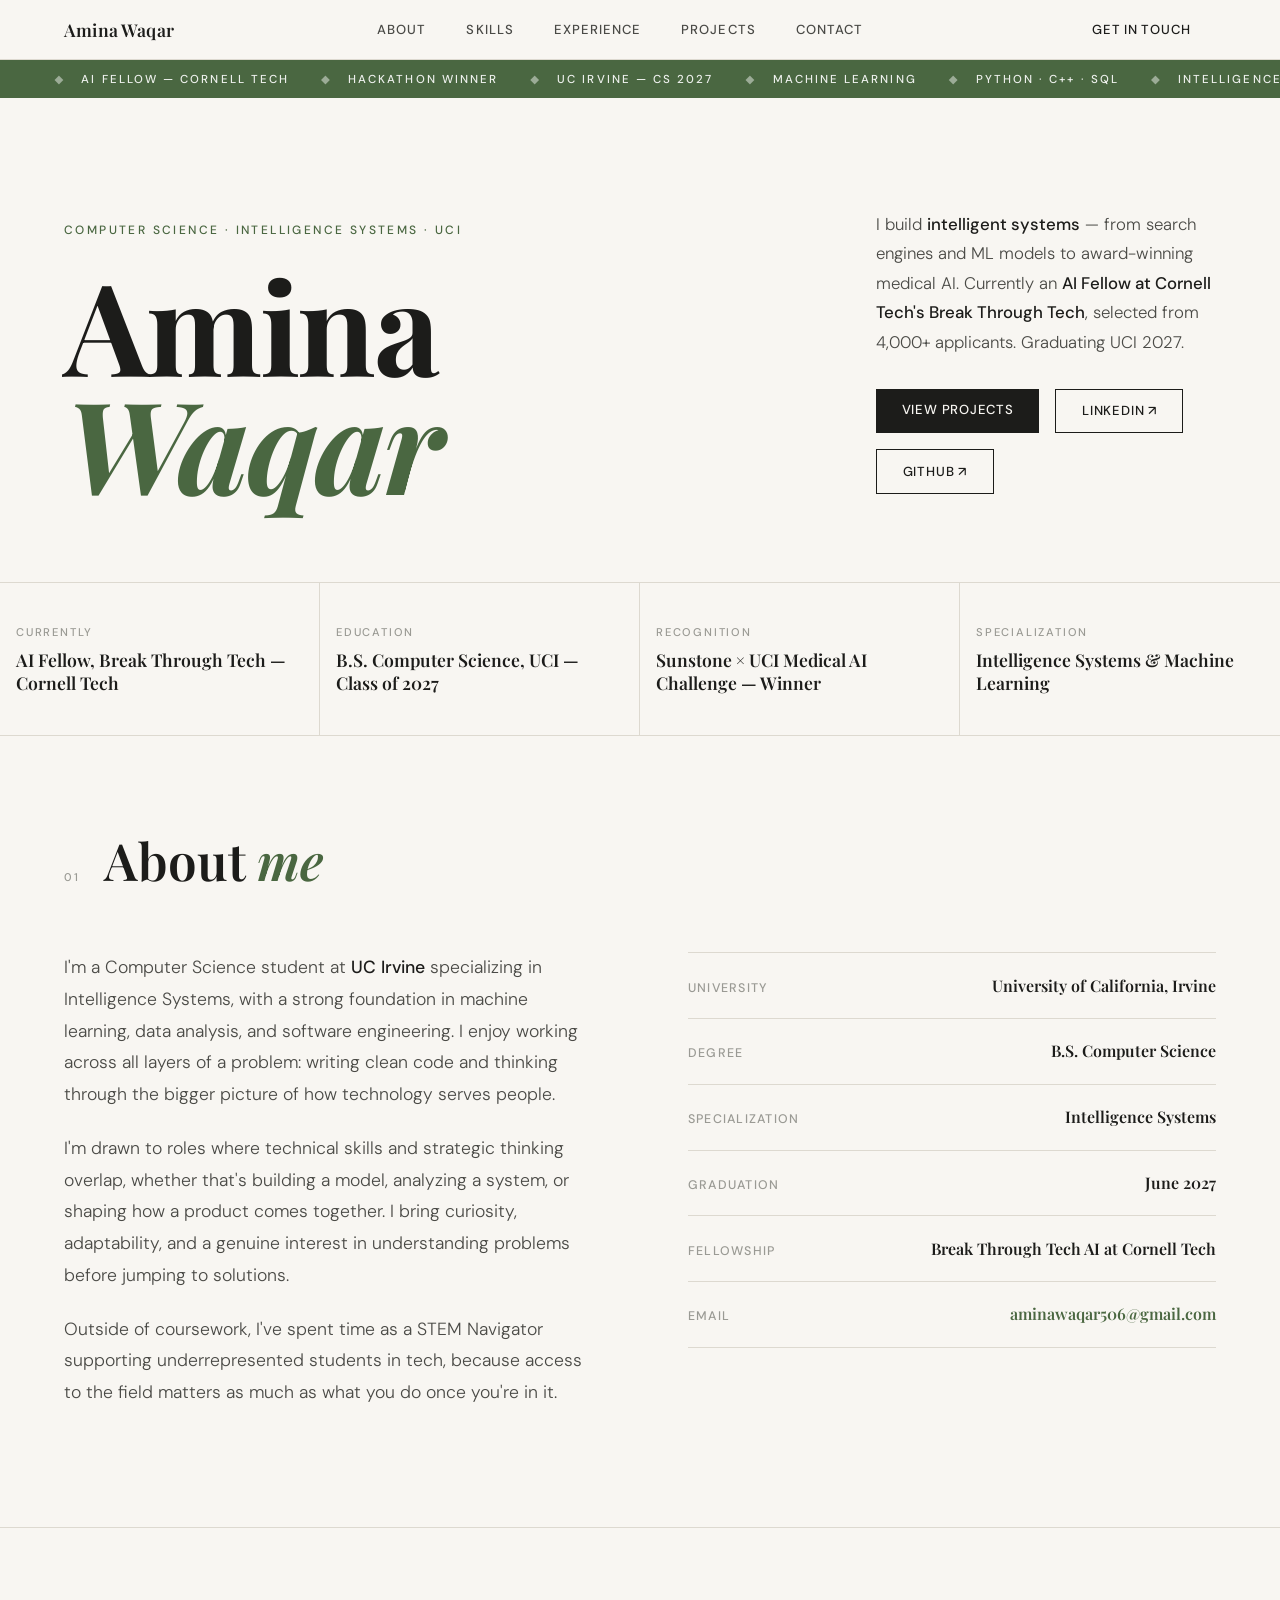
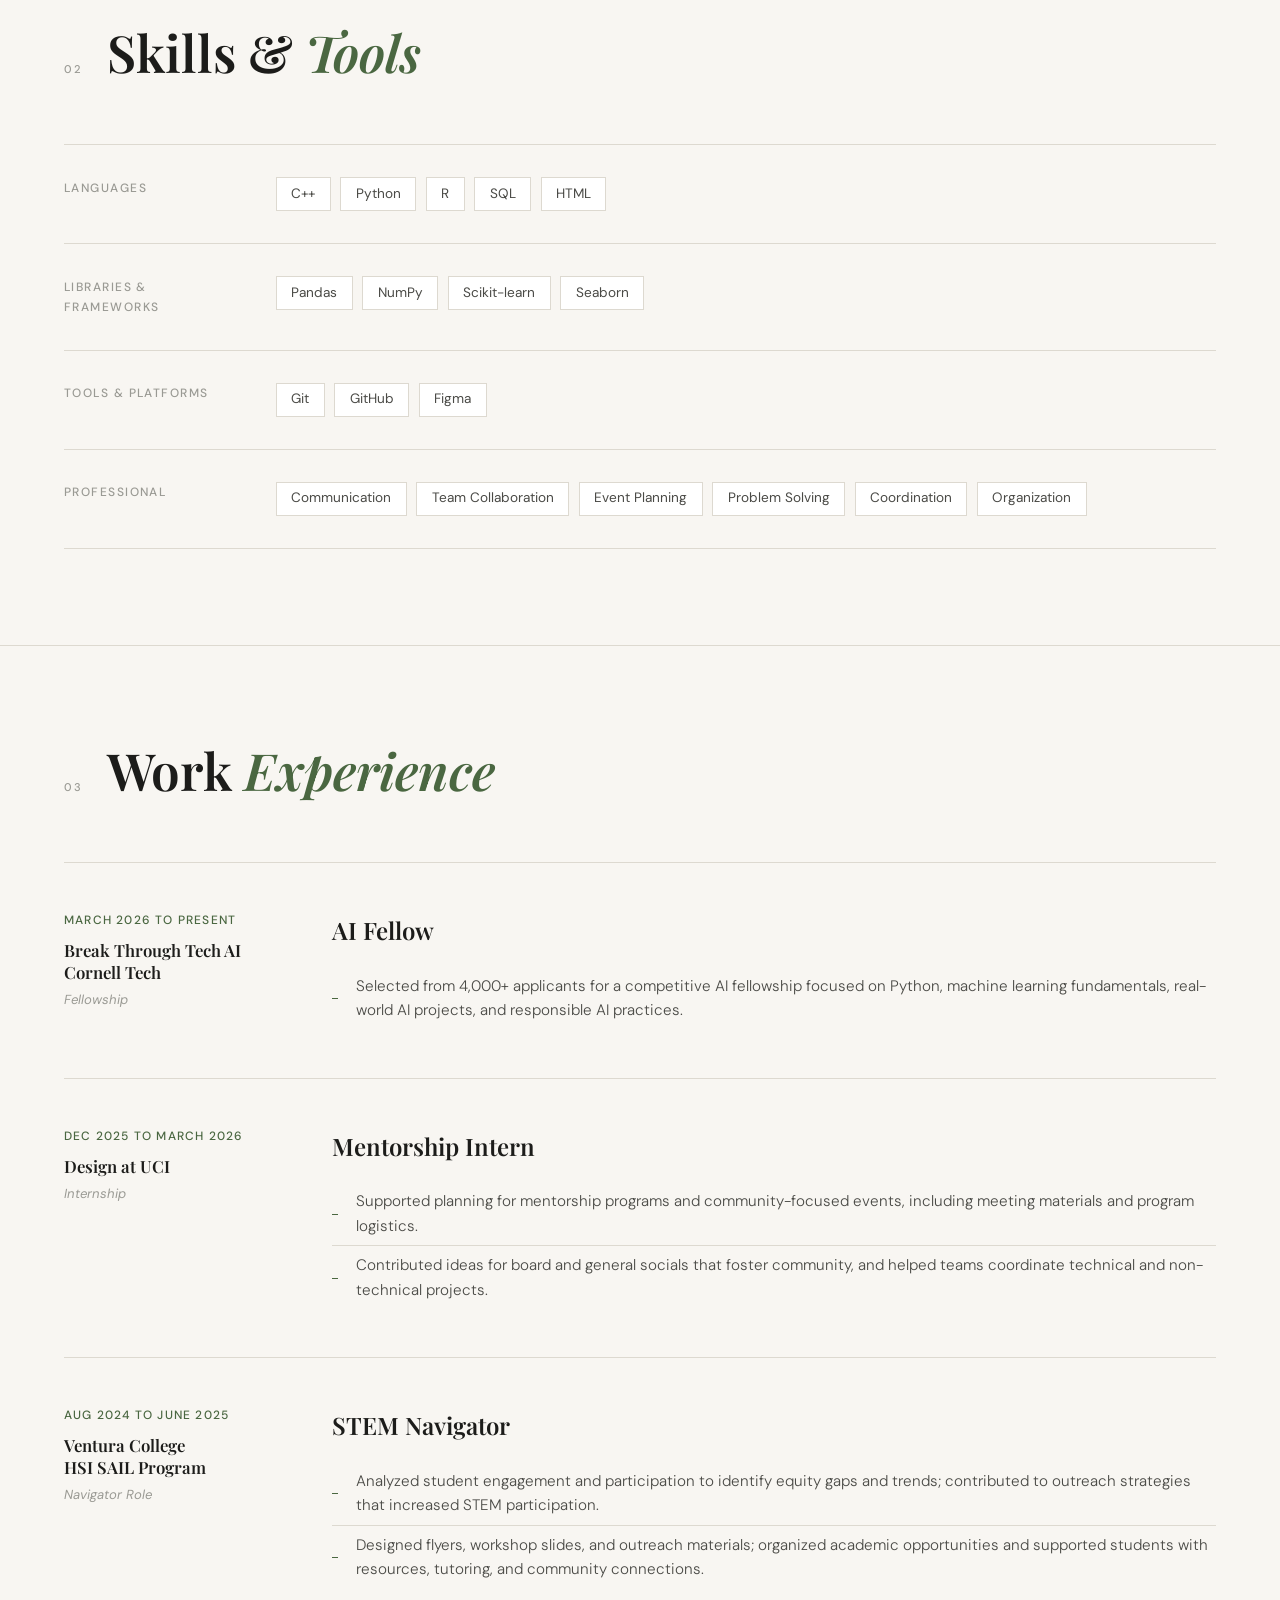
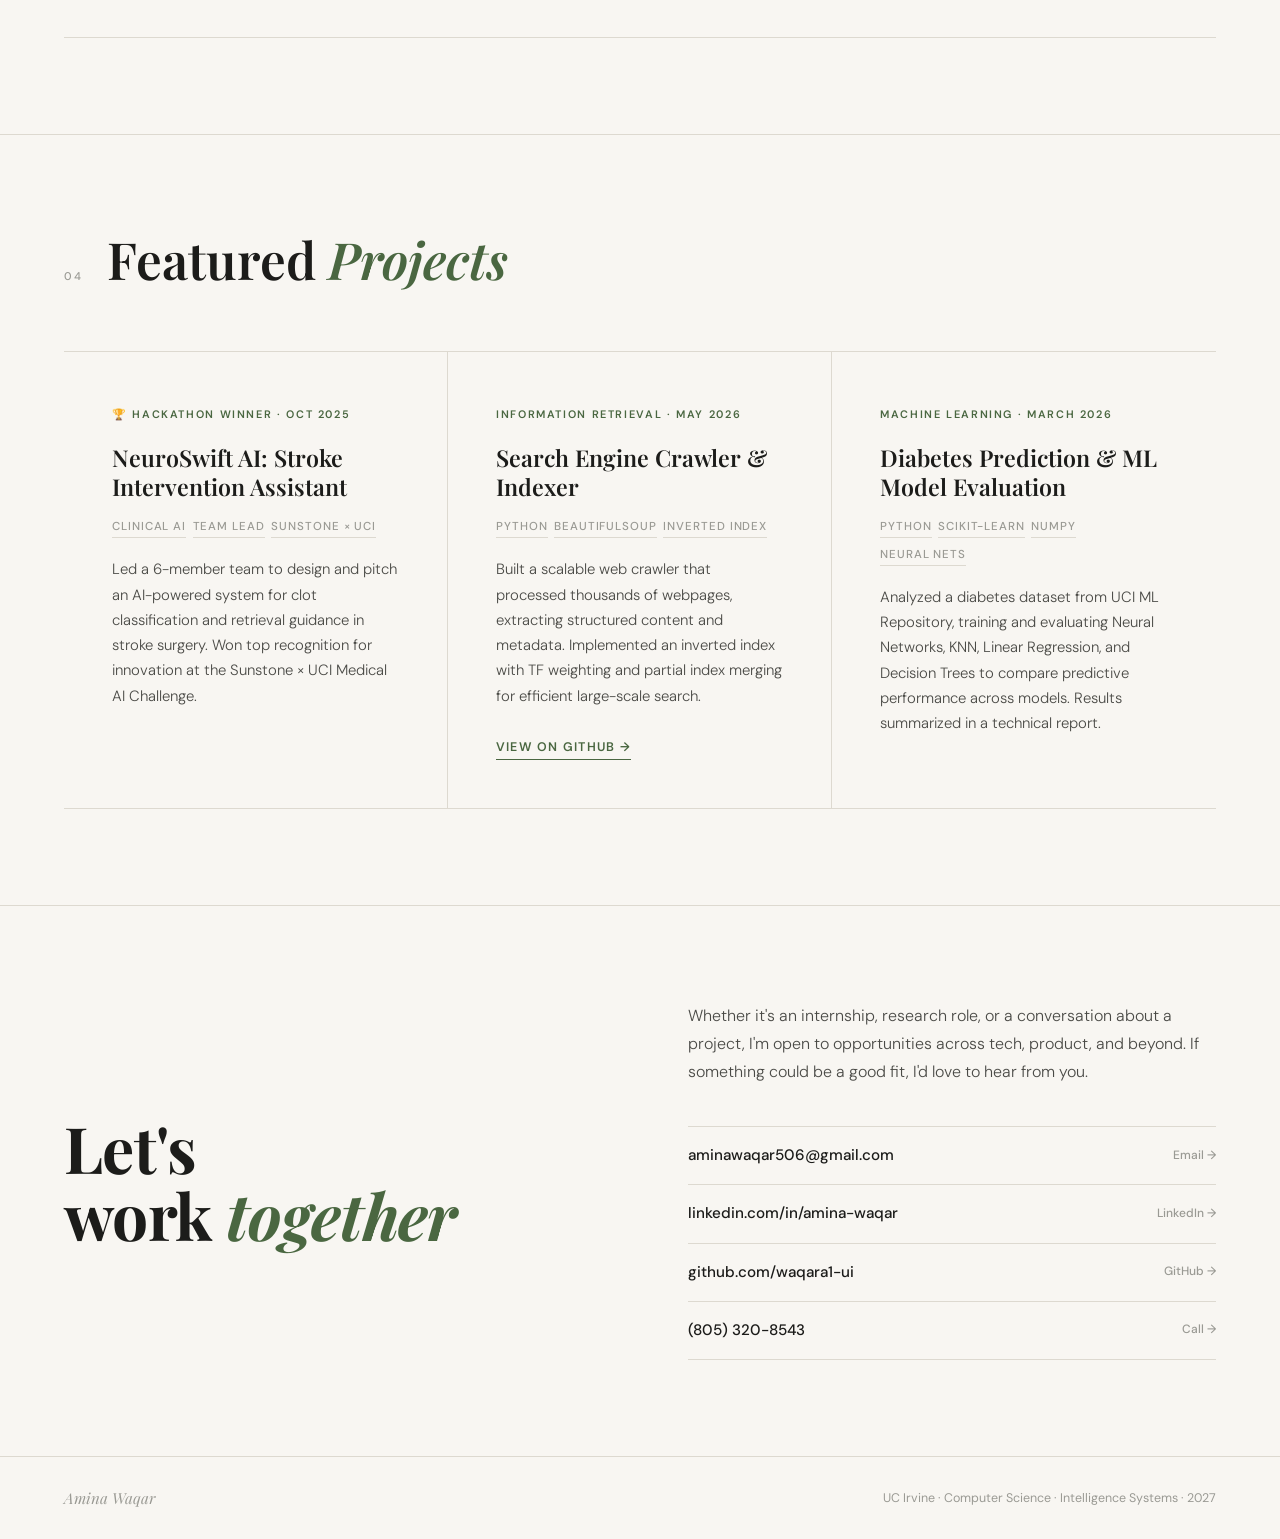
==== index.html @ 6ba0f6a7 "Add files via upload" ====
<!DOCTYPE html>
<html lang="en">
<head>
<meta charset="UTF-8">
<meta name="viewport" content="width=device-width, initial-scale=1.0">
<title>Amina Waqar</title>
<link href="https://fonts.googleapis.com/css2?family=Playfair+Display:ital,wght@0,400;0,600;0,700;1,400;1,600&family=DM+Sans:ital,wght@0,300;0,400;0,500;1,300&display=swap" rel="stylesheet">
<style>
*, *::before, *::after { box-sizing: border-box; margin: 0; padding: 0; }
html { scroll-behavior: smooth; }

:root {
  --cream:    #F8F6F2;
  --white:    #FFFFFF;
  --ink:      #1C1C1A;
  --ink-soft: #4A4A46;
  --ink-mute: #9A9A94;
  --sage:     #4A6741;
  --sage-lt:  #6B8F61;
  --rule:     #DDD9D0;
  --serif:    'Playfair Display', Georgia, serif;
  --sans:     'DM Sans', system-ui, sans-serif;
}

body {
  background: var(--cream);
  color: var(--ink);
  font-family: var(--sans);
  font-size: 16px;
  line-height: 1.65;
  -webkit-font-smoothing: antialiased;
}

a { color: inherit; text-decoration: none; }

/* ── NAV ── */
nav {
  position: fixed; top: 0; left: 0; right: 0; z-index: 100;
  background: rgba(248,246,242,0.92);
  backdrop-filter: blur(10px);
  border-bottom: 1px solid var(--rule);
  display: flex; align-items: center; justify-content: space-between;
  padding: 0 5%;
  height: 60px;
}
.nav-logo {
  font-family: var(--serif);
  font-size: 1.1rem; font-weight: 600;
  letter-spacing: 0.01em;
  color: var(--ink);
}
.nav-links {
  display: flex; gap: 2.5rem; list-style: none;
}
.nav-links a {
  font-size: 0.82rem; letter-spacing: 0.08em;
  text-transform: uppercase; font-weight: 500;
  color: var(--ink-soft);
  transition: color 0.2s;
}
.nav-links a:hover { color: var(--sage); }
.nav-cta {
  font-size: 0.82rem; letter-spacing: 0.08em;
  text-transform: uppercase; font-weight: 500;
  color: var(--ink);
  border: 1px solid var(--ink);
  padding: 0.4rem 1.2rem;
  transition: background 0.2s, color 0.2s;
}
.nav-cta:hover { background: var(--ink); color: var(--cream); }

/* ── TICKER ── */
.ticker-wrap {
  margin-top: 60px;
  background: var(--sage);
  overflow: hidden;
  height: 38px;
  display: flex; align-items: center;
}
.ticker-track {
  display: flex;
  white-space: nowrap;
  width: 100%;
  justify-content: space-between;
  padding: 0 3%;
}
.ticker-track span {
  font-size: 0.72rem; letter-spacing: 0.18em;
  text-transform: uppercase; font-weight: 500;
  color: rgba(255,255,255,0.9);
  padding: 0 1rem;
}
.ticker-track span::before {
  content: '◆';
  margin-right: 1rem;
  opacity: 0.5;
}

/* ── HERO ── */
#hero {
  padding: 7rem 5% 5rem;
  border-bottom: 1px solid var(--rule);
  display: grid;
  grid-template-columns: 1fr 340px;
  gap: 4rem;
  align-items: end;
  max-width: 1300px;
  margin: 0 auto;
}
.hero-left { }
.hero-eyebrow {
  font-size: 0.75rem; letter-spacing: 0.2em;
  text-transform: uppercase; font-weight: 500;
  color: var(--sage); margin-bottom: 1.6rem;
}
.hero-name {
  font-family: var(--serif);
  font-size: clamp(4.5rem, 10vw, 9rem);
  font-weight: 700; line-height: 0.92;
  letter-spacing: -0.02em;
  color: var(--ink);
}
.hero-name em {
  font-style: italic;
  color: var(--sage);
}
.hero-right {
  padding-bottom: 0.5rem;
}
.hero-bio {
  font-size: 1.05rem; line-height: 1.75;
  color: var(--ink-soft);
  margin-bottom: 2rem;
  font-weight: 300;
}
.hero-bio strong { color: var(--ink); font-weight: 500; }
.hero-actions { display: flex; gap: 1rem; flex-wrap: wrap; }
.btn {
  display: inline-block;
  padding: 0.65rem 1.6rem;
  font-size: 0.82rem; font-weight: 500;
  letter-spacing: 0.06em; text-transform: uppercase;
  transition: all 0.2s;
  font-family: var(--sans);
  cursor: pointer; border: none;
}
.btn-dark {
  background: var(--ink); color: var(--cream);
}
.btn-dark:hover { background: var(--sage); }
.btn-ghost {
  background: transparent; color: var(--ink);
  border: 1px solid var(--ink);
}
.btn-ghost:hover { background: var(--ink); color: var(--cream); }

/* ── INTRO STRIP ── */
.intro-strip {
  border-bottom: 1px solid var(--rule);
  display: grid;
  grid-template-columns: repeat(4, 1fr);
  max-width: 1300px; margin: 0 auto;
}
.intro-item {
  padding: 2.5rem 5% 2.5rem;
  border-right: 1px solid var(--rule);
}
.intro-item:last-child { border-right: none; }
.intro-item-label {
  font-size: 0.7rem; letter-spacing: 0.16em;
  text-transform: uppercase; color: var(--ink-mute);
  font-weight: 500; margin-bottom: 0.5rem;
}
.intro-item-value {
  font-family: var(--serif);
  font-size: 1.1rem; font-weight: 600;
  color: var(--ink); line-height: 1.3;
}

/* ── GENERAL SECTION ── */
.section {
  max-width: 1300px; margin: 0 auto;
  padding: 6rem 5%;
  border-bottom: 1px solid var(--rule);
}
.section-header {
  display: flex; align-items: baseline;
  gap: 1.5rem; margin-bottom: 4rem;
}
.section-num {
  font-size: 0.7rem; letter-spacing: 0.18em;
  text-transform: uppercase; color: var(--ink-mute);
  font-weight: 500; padding-top: 0.25rem;
}
.section-title {
  font-family: var(--serif);
  font-size: clamp(2rem, 4vw, 3.2rem);
  font-weight: 600; line-height: 1.1;
  color: var(--ink);
}
.section-title em { font-style: italic; color: var(--sage); }

/* ── ABOUT ── */
.about-body {
  display: grid;
  grid-template-columns: 1fr 1fr;
  gap: 6rem;
  align-items: start;
}
.about-text p {
  font-size: 1.1rem; line-height: 1.8;
  color: var(--ink-soft); margin-bottom: 1.4rem;
  font-weight: 300;
}
.about-text p strong { color: var(--ink); font-weight: 500; }
.about-callout {
  font-family: var(--serif);
  font-size: 1.6rem; font-weight: 400; font-style: italic;
  line-height: 1.4; color: var(--ink);
  border-left: 3px solid var(--sage);
  padding-left: 1.8rem;
  margin: 2rem 0;
}
.about-facts { }
.fact-row {
  display: flex; justify-content: space-between;
  align-items: baseline;
  padding: 1.2rem 0;
  border-bottom: 1px solid var(--rule);
}
.fact-row:first-child { border-top: 1px solid var(--rule); }
.fact-label {
  font-size: 0.78rem; letter-spacing: 0.1em;
  text-transform: uppercase; color: var(--ink-mute);
  font-weight: 500;
}
.fact-value {
  font-family: var(--serif);
  font-size: 1rem; font-weight: 600;
  text-align: right; max-width: 60%;
}

/* ── SKILLS ── */
.skills-body {
  display: grid;
  grid-template-columns: 1fr 1fr;
  gap: 0;
}
.skill-row {
  display: grid;
  grid-template-columns: 180px 1fr;
  align-items: start;
  padding: 2rem 0;
  border-bottom: 1px solid var(--rule);
  gap: 2rem;
  grid-column: 1 / -1;
}
.skill-row:first-child { border-top: 1px solid var(--rule); }
.skill-cat {
  font-size: 0.75rem; letter-spacing: 0.12em;
  text-transform: uppercase; color: var(--ink-mute);
  font-weight: 500; padding-top: 0.1rem;
}
.skill-items {
  display: flex; flex-wrap: wrap; gap: 0.6rem;
}
.skill-pill {
  display: inline-block;
  padding: 0.3rem 0.9rem;
  background: var(--white);
  border: 1px solid var(--rule);
  font-size: 0.85rem; font-weight: 400;
  color: var(--ink-soft);
  transition: border-color 0.2s, color 0.2s;
}
.skill-pill:hover { border-color: var(--sage); color: var(--sage); }

/* ── EXPERIENCE ── */
.exp-list { }
.exp-item {
  display: grid;
  grid-template-columns: 220px 1fr;
  gap: 3rem;
  padding: 3rem 0;
  border-bottom: 1px solid var(--rule);
  align-items: start;
}
.exp-item:first-child { border-top: 1px solid var(--rule); }
.exp-meta { }
.exp-date {
  font-size: 0.75rem; letter-spacing: 0.1em;
  text-transform: uppercase; color: var(--sage);
  font-weight: 500; margin-bottom: 0.6rem;
}
.exp-org {
  font-family: var(--serif);
  font-size: 1.05rem; font-weight: 600;
  line-height: 1.3; color: var(--ink);
  margin-bottom: 0.3rem;
}
.exp-type {
  font-size: 0.82rem; color: var(--ink-mute);
  font-style: italic;
}
.exp-role {
  font-family: var(--serif);
  font-size: 1.5rem; font-weight: 600;
  margin-bottom: 1rem; color: var(--ink);
}
.exp-bullets { list-style: none; }
.exp-bullets li {
  font-size: 0.95rem; color: var(--ink-soft);
  padding: 0.45rem 0 0.45rem 1.5rem;
  position: relative; line-height: 1.6;
  border-bottom: 1px solid var(--rule);
  font-weight: 300;
}
.exp-bullets li:last-child { border-bottom: none; }
.exp-bullets li::before {
  content: '';
  position: absolute; left: 0; top: 50%;
  width: 6px; height: 1px;
  background: var(--sage);
}

/* ── PROJECTS ── */
.projects-grid {
  display: grid;
  grid-template-columns: repeat(3, 1fr);
  gap: 0;
  border-top: 1px solid var(--rule);
}
.project-card {
  padding: 3rem;
  border-right: 1px solid var(--rule);
  border-bottom: 1px solid var(--rule);
  transition: background 0.2s;
}
.project-card:last-child { border-right: none; }
.project-card:hover { background: var(--white); }
.project-badge {
  display: inline-block;
  font-size: 0.68rem; letter-spacing: 0.15em;
  text-transform: uppercase; font-weight: 600;
  color: var(--sage);
  margin-bottom: 1.2rem;
}
.project-title {
  font-family: var(--serif);
  font-size: 1.45rem; font-weight: 600;
  line-height: 1.25; color: var(--ink);
  margin-bottom: 1rem;
}
.project-tech {
  display: flex; flex-wrap: wrap; gap: 0.4rem;
  margin-bottom: 1.2rem;
}
.tech-tag {
  font-size: 0.72rem; letter-spacing: 0.08em;
  font-weight: 500; text-transform: uppercase;
  color: var(--ink-mute);
  border-bottom: 1px solid var(--rule);
  padding-bottom: 1px;
}
.project-desc {
  font-size: 0.93rem; line-height: 1.7;
  color: var(--ink-soft); font-weight: 300;
  margin-bottom: 1.5rem;
}
.project-link {
  font-size: 0.78rem; letter-spacing: 0.1em;
  text-transform: uppercase; font-weight: 600;
  color: var(--sage);
  display: inline-flex; align-items: center; gap: 0.4rem;
  border-bottom: 1px solid var(--sage);
  padding-bottom: 1px;
  transition: opacity 0.2s;
}
.project-link:hover { opacity: 0.65; }

/* ── CONTACT ── */
#contact { border-bottom: none; }
.contact-body {
  display: grid;
  grid-template-columns: 1fr 1fr;
  gap: 6rem;
  align-items: center;
}
.contact-headline {
  font-family: var(--serif);
  font-size: clamp(2.5rem, 5vw, 4.5rem);
  font-weight: 700; line-height: 1.05;
  letter-spacing: -0.01em;
}
.contact-headline em { font-style: italic; color: var(--sage); }
.contact-right p {
  font-size: 1rem; color: var(--ink-soft);
  font-weight: 300; margin-bottom: 2.5rem;
  line-height: 1.75;
}
.contact-list { list-style: none; }
.contact-list li {
  border-bottom: 1px solid var(--rule);
}
.contact-list li:first-child { border-top: 1px solid var(--rule); }
.contact-list a {
  display: flex; justify-content: space-between; align-items: center;
  padding: 1rem 0;
  font-size: 0.95rem; font-weight: 500;
  color: var(--ink);
  transition: color 0.2s, padding-left 0.2s;
}
.contact-list a:hover { color: var(--sage); padding-left: 0.5rem; }
.contact-list .link-label { font-size: 0.75rem; color: var(--ink-mute); }

/* ── FOOTER ── */
footer {
  border-top: 1px solid var(--rule);
  padding: 1.8rem 5%;
  display: flex; justify-content: space-between; align-items: center;
  max-width: 1300px; margin: 0 auto;
}
.footer-name {
  font-family: var(--serif);
  font-size: 0.95rem; font-style: italic;
  color: var(--ink-mute);
}
.footer-note {
  font-size: 0.78rem; color: var(--ink-mute);
}

/* ── REVEAL ── */
.reveal {
  opacity: 0; transform: translateY(20px);
  transition: opacity 0.65s ease, transform 0.65s ease;
}
.reveal.visible { opacity: 1; transform: none; }

/* ── RESPONSIVE ── */
@media (max-width: 900px) {
  #hero { grid-template-columns: 1fr; }
  .hero-right { padding-top: 2rem; }
  .intro-strip { grid-template-columns: 1fr 1fr; }
  .intro-item:nth-child(2) { border-right: none; }
  .about-body,
  .contact-body { grid-template-columns: 1fr; gap: 3rem; }
  .exp-item { grid-template-columns: 1fr; gap: 1rem; }
  .projects-grid { grid-template-columns: 1fr; }
  .project-card { border-right: none; padding-right: 0; }
}
@media (max-width: 600px) {
  .nav-links { display: none; }
  .hero-name { font-size: 3.8rem; }
  .intro-strip { grid-template-columns: 1fr; }
  .intro-item { border-right: none; }
}
</style>
</head>
<body>

<!-- NAV -->
<nav>
  <a href="#hero" class="nav-logo">Amina Waqar</a>
  <ul class="nav-links">
    <li><a href="#about">About</a></li>
    <li><a href="#skills">Skills</a></li>
    <li><a href="#experience">Experience</a></li>
    <li><a href="#projects">Projects</a></li>
    <li><a href="#contact">Contact</a></li>
  </ul>
  <a href="mailto:aminawaqar506@gmail.com" class="btn nav-cta">Get in touch</a>
</nav>

<!-- TICKER -->
<div class="ticker-wrap">
  <div class="ticker-track">
    <span>AI Fellow — Cornell Tech</span>
    <span>Hackathon Winner</span>
    <span>UC Irvine — CS 2027</span>
    <span>Machine Learning</span>
    <span>Python · C++ · SQL</span>
    <span>Intelligence Systems</span>
  </div>
</div>

<!-- HERO -->
<div id="hero">
  <div class="hero-left">
    <div class="hero-eyebrow">Computer Science · Intelligence Systems · UCI</div>
    <h1 class="hero-name">Amina<br><em>Waqar</em></h1>
  </div>
  <div class="hero-right reveal">
    <p class="hero-bio">
      I build <strong>intelligent systems</strong> — from search engines and ML models to award-winning medical AI. Currently an <strong>AI Fellow at Cornell Tech's Break Through Tech</strong>, selected from 4,000+ applicants. Graduating UCI 2027.
    </p>
    <div class="hero-actions">
      <a href="#projects" class="btn btn-dark">View Projects</a>
      <a href="https://www.linkedin.com/in/amina-waqar-232b79376/" target="_blank" class="btn btn-ghost">LinkedIn ↗</a>
      <a href="https://github.com/waqara1-ui" target="_blank" class="btn btn-ghost">GitHub ↗</a>
    </div>
  </div>
</div>

<!-- INTRO STRIP -->
<div class="intro-strip">
  <div class="intro-item reveal">
    <div class="intro-item-label">Currently</div>
    <div class="intro-item-value">AI Fellow, Break Through Tech — Cornell Tech</div>
  </div>
  <div class="intro-item reveal">
    <div class="intro-item-label">Education</div>
    <div class="intro-item-value">B.S. Computer Science, UCI — Class of 2027</div>
  </div>
  <div class="intro-item reveal">
    <div class="intro-item-label">Recognition</div>
    <div class="intro-item-value">Sunstone × UCI Medical AI Challenge — Winner</div>
  </div>
  <div class="intro-item reveal">
    <div class="intro-item-label">Specialization</div>
    <div class="intro-item-value">Intelligence Systems &amp; Machine Learning</div>
  </div>
</div>

<!-- ABOUT -->
<section class="section" id="about">
  <div class="section-header reveal">
    <span class="section-num">01</span>
    <h2 class="section-title">About <em>me</em></h2>
  </div>
  <div class="about-body">
    <div class="about-text reveal">
      <p>I'm a Computer Science student at <strong>UC Irvine</strong> specializing in Intelligence Systems, with a strong foundation in machine learning, data analysis, and software engineering. I enjoy working across all layers of a problem: writing clean code and thinking through the bigger picture of how technology serves people.</p>
      <p>I'm drawn to roles where technical skills and strategic thinking overlap, whether that's building a model, analyzing a system, or shaping how a product comes together. I bring curiosity, adaptability, and a genuine interest in understanding problems before jumping to solutions.</p>
      <p>Outside of coursework, I've spent time as a STEM Navigator supporting underrepresented students in tech, because access to the field matters as much as what you do once you're in it.</p>
    </div>
    <div class="about-facts reveal">
      <div class="fact-row">
        <span class="fact-label">University</span>
        <span class="fact-value">University of California, Irvine</span>
      </div>
      <div class="fact-row">
        <span class="fact-label">Degree</span>
        <span class="fact-value">B.S. Computer Science</span>
      </div>
      <div class="fact-row">
        <span class="fact-label">Specialization</span>
        <span class="fact-value">Intelligence Systems</span>
      </div>
      <div class="fact-row">
        <span class="fact-label">Graduation</span>
        <span class="fact-value">June 2027</span>
      </div>
      <div class="fact-row">
        <span class="fact-label">Fellowship</span>
        <span class="fact-value">Break Through Tech AI at Cornell Tech</span>
      </div>
      <div class="fact-row">
        <span class="fact-label">Email</span>
        <span class="fact-value"><a href="mailto:aminawaqar506@gmail.com" style="color:var(--sage)">aminawaqar506@gmail.com</a></span>
      </div>
    </div>
  </div>
</section>

<!-- SKILLS -->
<section class="section" id="skills">
  <div class="section-header reveal">
    <span class="section-num">02</span>
    <h2 class="section-title">Skills &amp; <em>Tools</em></h2>
  </div>
  <div class="reveal">
    <div class="skill-row">
      <span class="skill-cat">Languages</span>
      <div class="skill-items">
        <span class="skill-pill">C++</span>
        <span class="skill-pill">Python</span>
        <span class="skill-pill">R</span>
        <span class="skill-pill">SQL</span>
        <span class="skill-pill">HTML</span>
      </div>
    </div>
    <div class="skill-row">
      <span class="skill-cat">Libraries &amp; Frameworks</span>
      <div class="skill-items">
        <span class="skill-pill">Pandas</span>
        <span class="skill-pill">NumPy</span>
        <span class="skill-pill">Scikit-learn</span>
        <span class="skill-pill">Seaborn</span>
      </div>
    </div>
    <div class="skill-row">
      <span class="skill-cat">Tools &amp; Platforms</span>
      <div class="skill-items">
        <span class="skill-pill">Git</span>
        <span class="skill-pill">GitHub</span>
        <span class="skill-pill">Figma</span>
      </div>
    </div>
    <div class="skill-row">
      <span class="skill-cat">Professional</span>
      <div class="skill-items">
        <span class="skill-pill">Communication</span>
        <span class="skill-pill">Team Collaboration</span>
        <span class="skill-pill">Event Planning</span>
        <span class="skill-pill">Problem Solving</span>
        <span class="skill-pill">Coordination</span>
        <span class="skill-pill">Organization</span>
      </div>
    </div>
  </div>
</section>

<!-- EXPERIENCE -->
<section class="section" id="experience">
  <div class="section-header reveal">
    <span class="section-num">03</span>
    <h2 class="section-title">Work <em>Experience</em></h2>
  </div>
  <div class="exp-list">

    <div class="exp-item reveal">
      <div class="exp-meta">
        <div class="exp-date">March 2026 to Present</div>
        <div class="exp-org">Break Through Tech AI<br>Cornell Tech</div>
        <div class="exp-type">Fellowship</div>
      </div>
      <div>
        <div class="exp-role">AI Fellow</div>
        <ul class="exp-bullets">
          <li>Selected from 4,000+ applicants for a competitive AI fellowship focused on Python, machine learning fundamentals, real-world AI projects, and responsible AI practices.</li>
        </ul>
      </div>
    </div>

    <div class="exp-item reveal">
      <div class="exp-meta">
        <div class="exp-date">Dec 2025 to March 2026</div>
        <div class="exp-org">Design at UCI</div>
        <div class="exp-type">Internship</div>
      </div>
      <div>
        <div class="exp-role">Mentorship Intern</div>
        <ul class="exp-bullets">
          <li>Supported planning for mentorship programs and community-focused events, including meeting materials and program logistics.</li>
          <li>Contributed ideas for board and general socials that foster community, and helped teams coordinate technical and non-technical projects.</li>
        </ul>
      </div>
    </div>

    <div class="exp-item reveal">
      <div class="exp-meta">
        <div class="exp-date">Aug 2024 to June 2025</div>
        <div class="exp-org">Ventura College<br>HSI SAIL Program</div>
        <div class="exp-type">Navigator Role</div>
      </div>
      <div>
        <div class="exp-role">STEM Navigator</div>
        <ul class="exp-bullets">
          <li>Analyzed student engagement and participation to identify equity gaps and trends; contributed to outreach strategies that increased STEM participation.</li>
          <li>Designed flyers, workshop slides, and outreach materials; organized academic opportunities and supported students with resources, tutoring, and community connections.</li>
        </ul>
      </div>
    </div>

  </div>
</section>

<!-- PROJECTS -->
<section class="section" id="projects">
  <div class="section-header reveal">
    <span class="section-num">04</span>
    <h2 class="section-title">Featured <em>Projects</em></h2>
  </div>
  <div class="projects-grid">

    <div class="project-card reveal">
      <div class="project-badge">🏆 Hackathon Winner · Oct 2025</div>
      <h3 class="project-title">NeuroSwift AI: Stroke Intervention Assistant</h3>
      <div class="project-tech">
        <span class="tech-tag">Clinical AI</span>
        <span class="tech-tag">Team Lead</span>
        <span class="tech-tag">Sunstone × UCI</span>
      </div>
      <p class="project-desc">Led a 6-member team to design and pitch an AI-powered system for clot classification and retrieval guidance in stroke surgery. Won top recognition for innovation at the Sunstone × UCI Medical AI Challenge.</p>
    </div>

    <div class="project-card reveal">
      <div class="project-badge">Information Retrieval · May 2026</div>
      <h3 class="project-title">Search Engine Crawler &amp; Indexer</h3>
      <div class="project-tech">
        <span class="tech-tag">Python</span>
        <span class="tech-tag">BeautifulSoup</span>
        <span class="tech-tag">Inverted Index</span>
      </div>
      <p class="project-desc">Built a scalable web crawler that processed thousands of webpages, extracting structured content and metadata. Implemented an inverted index with TF weighting and partial index merging for efficient large-scale search.</p>
      <a href="https://github.com/waqara1-ui/ics-crawler-project" target="_blank" class="project-link">View on GitHub →</a>
    </div>

    <div class="project-card reveal">
      <div class="project-badge">Machine Learning · March 2026</div>
      <h3 class="project-title">Diabetes Prediction &amp; ML Model Evaluation</h3>
      <div class="project-tech">
        <span class="tech-tag">Python</span>
        <span class="tech-tag">Scikit-learn</span>
        <span class="tech-tag">NumPy</span>
        <span class="tech-tag">Neural Nets</span>
      </div>
      <p class="project-desc">Analyzed a diabetes dataset from UCI ML Repository, training and evaluating Neural Networks, KNN, Linear Regression, and Decision Trees to compare predictive performance across models. Results summarized in a technical report.</p>
    </div>

  </div>
</section>

<!-- CONTACT -->
<section class="section" id="contact">
  <div class="contact-body">
    <div class="reveal">
      <h2 class="contact-headline">Let's<br>work <em>together</em></h2>
    </div>
    <div class="contact-right reveal">
      <p>Whether it's an internship, research role, or a conversation about a project, I'm open to opportunities across tech, product, and beyond. If something could be a good fit, I'd love to hear from you.</p>
      <ul class="contact-list">
        <li>
          <a href="mailto:aminawaqar506@gmail.com">
            aminawaqar506@gmail.com
            <span class="link-label">Email →</span>
          </a>
        </li>
        <li>
          <a href="https://www.linkedin.com/in/amina-waqar-232b79376/" target="_blank">
            linkedin.com/in/amina-waqar
            <span class="link-label">LinkedIn →</span>
          </a>
        </li>
        <li>
          <a href="https://github.com/waqara1-ui" target="_blank">
            github.com/waqara1-ui
            <span class="link-label">GitHub →</span>
          </a>
        </li>
        <li>
          <a href="tel:8053208543">
            (805) 320-8543
            <span class="link-label">Call →</span>
          </a>
        </li>
      </ul>
    </div>
  </div>
</section>

<footer>
  <span class="footer-name">Amina Waqar</span>
  <span class="footer-note">UC Irvine · Computer Science · Intelligence Systems · 2027</span>
</footer>

<script>
const observer = new IntersectionObserver((entries) => {
  entries.forEach(entry => {
    if (entry.isIntersecting) entry.target.classList.add('visible');
  });
}, { threshold: 0.1 });
document.querySelectorAll('.reveal').forEach(el => observer.observe(el));
</script>
</body>
</html>
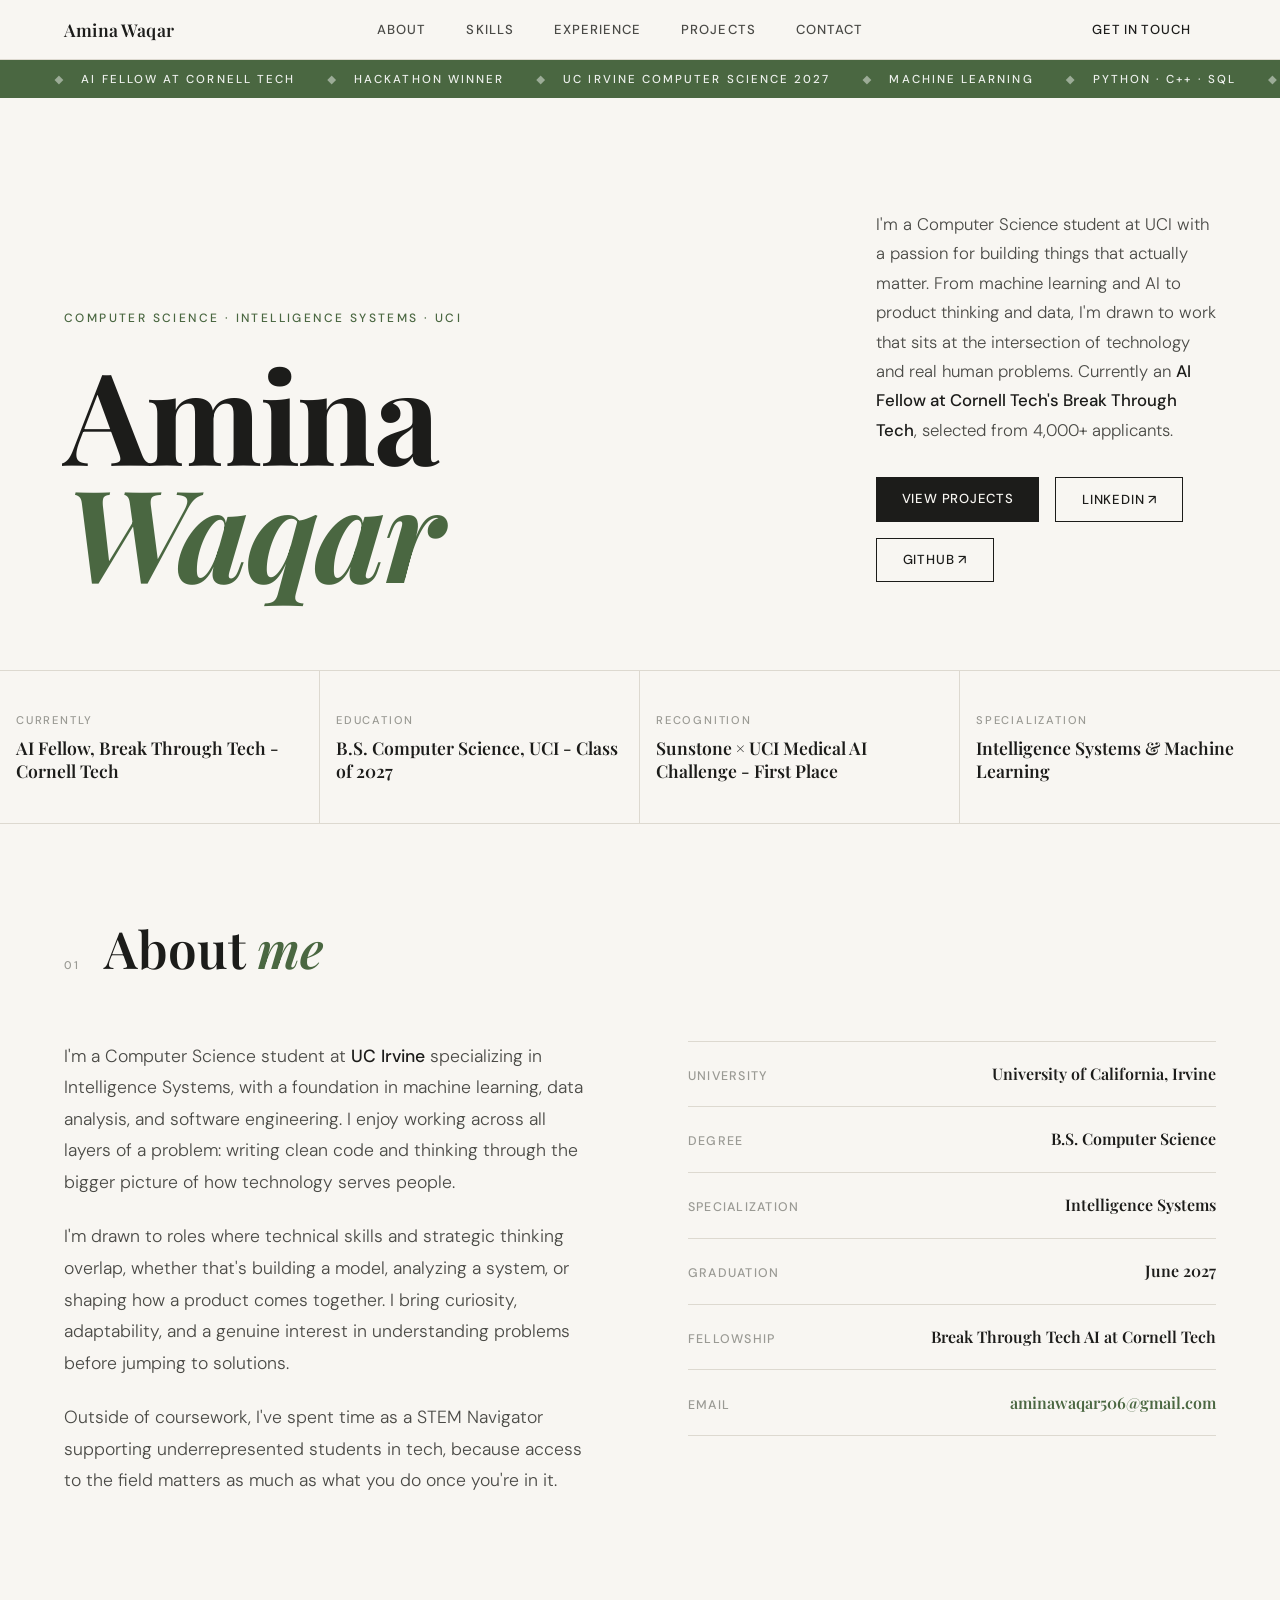
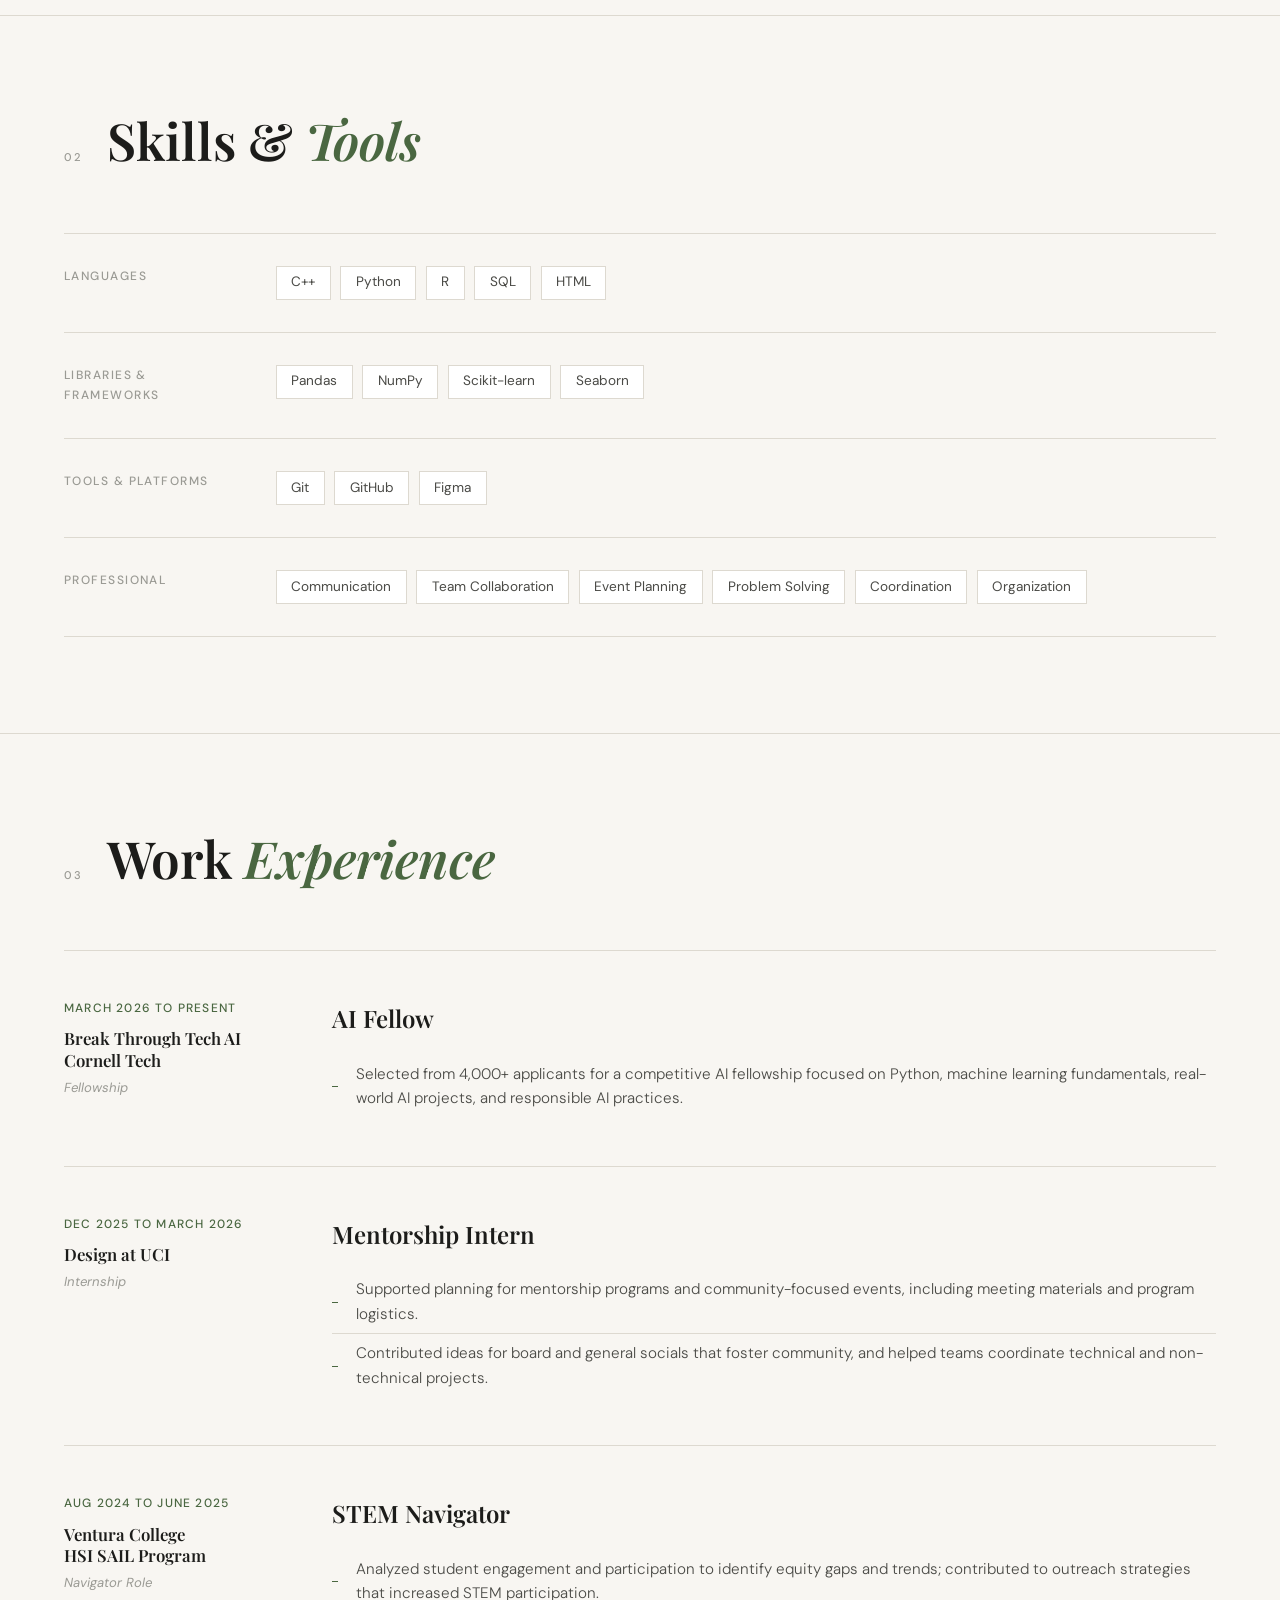
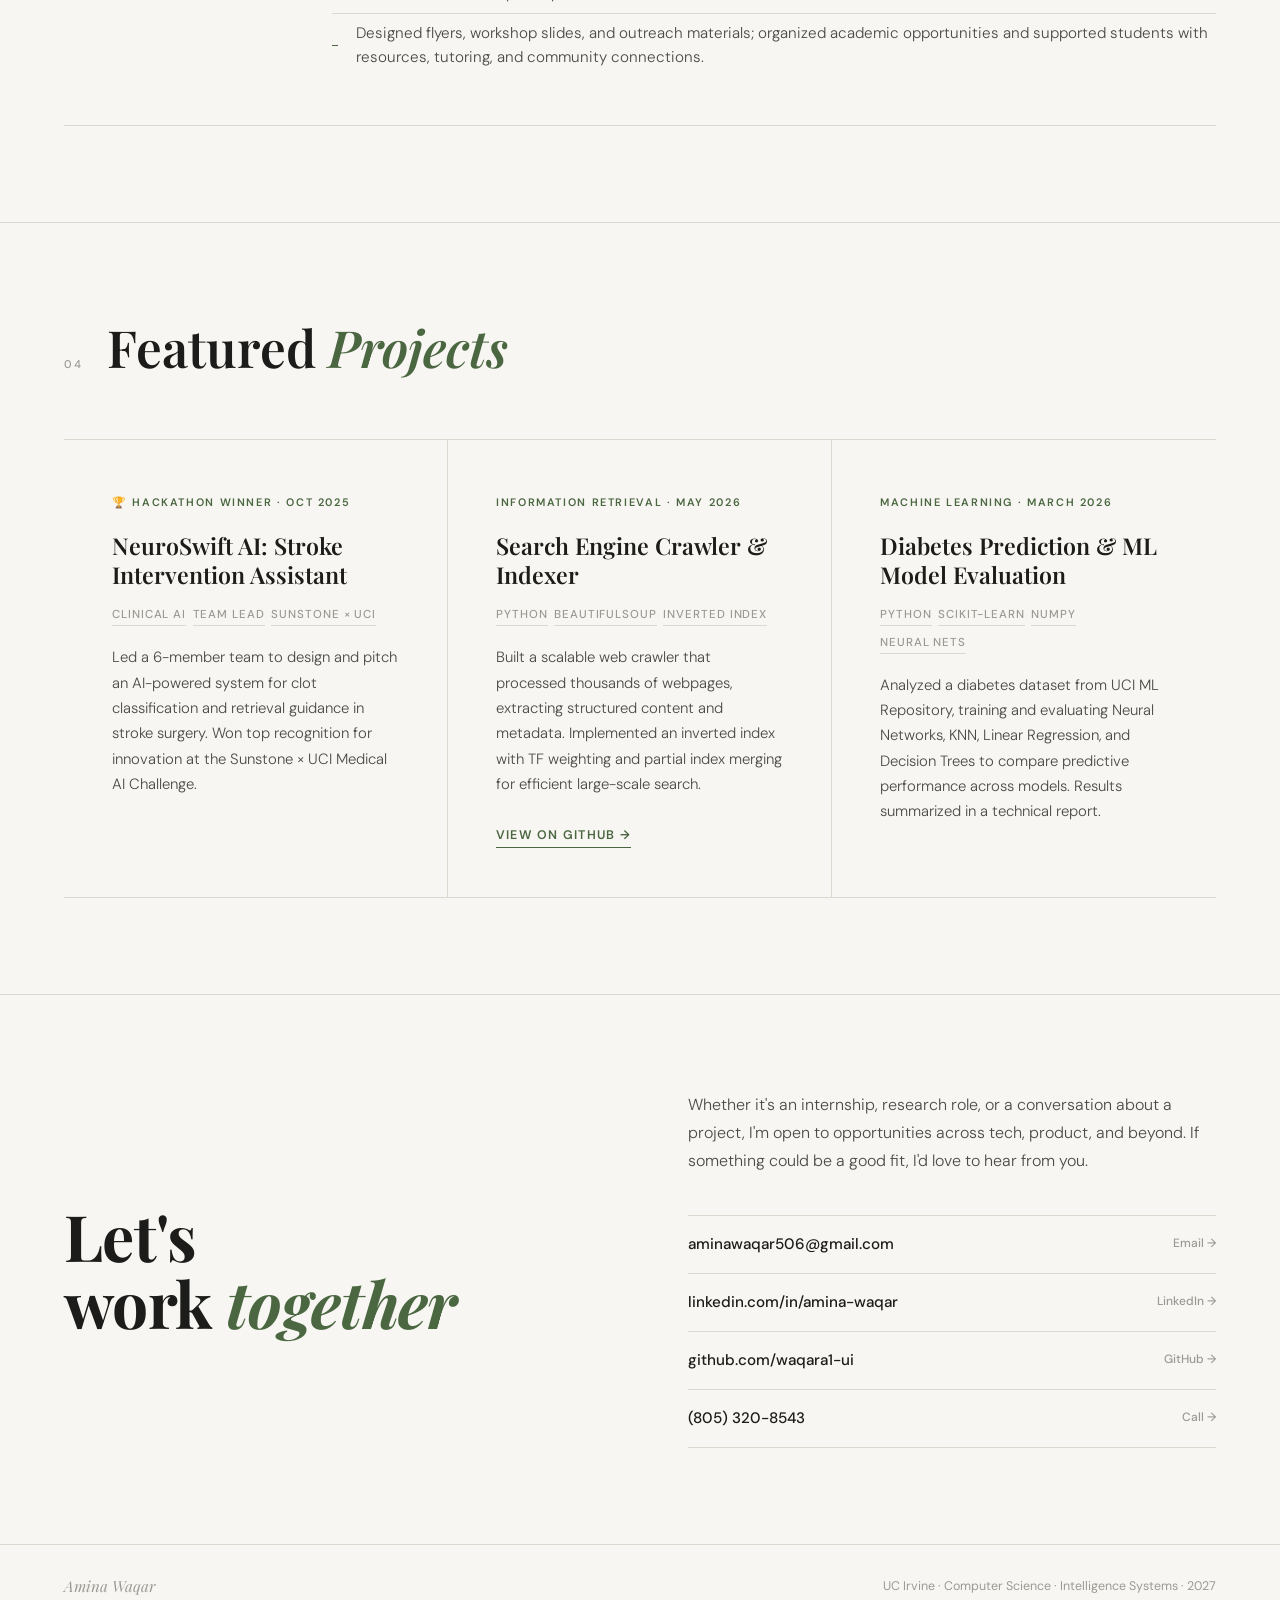
==== commit bbeb7516: "Add files via upload" ====
--- a/index.html
+++ b/index.html
@@ -474,9 +474,9 @@
 <!-- TICKER -->
 <div class="ticker-wrap">
   <div class="ticker-track">
-    <span>AI Fellow — Cornell Tech</span>
+    <span>AI Fellow At Cornell Tech</span>
     <span>Hackathon Winner</span>
-    <span>UC Irvine — CS 2027</span>
+    <span>UC Irvine Computer Science 2027</span>
     <span>Machine Learning</span>
     <span>Python · C++ · SQL</span>
     <span>Intelligence Systems</span>
@@ -491,7 +491,7 @@
   </div>
   <div class="hero-right reveal">
     <p class="hero-bio">
-      I build <strong>intelligent systems</strong> — from search engines and ML models to award-winning medical AI. Currently an <strong>AI Fellow at Cornell Tech's Break Through Tech</strong>, selected from 4,000+ applicants. Graduating UCI 2027.
+      I'm a Computer Science student at UCI with a passion for building things that actually matter. From machine learning and AI to product thinking and data, I'm drawn to work that sits at the intersection of technology and real human problems. Currently an <strong>AI Fellow at Cornell Tech's Break Through Tech</strong>, selected from 4,000+ applicants.
     </p>
     <div class="hero-actions">
       <a href="#projects" class="btn btn-dark">View Projects</a>
@@ -505,15 +505,15 @@
 <div class="intro-strip">
   <div class="intro-item reveal">
     <div class="intro-item-label">Currently</div>
-    <div class="intro-item-value">AI Fellow, Break Through Tech — Cornell Tech</div>
+    <div class="intro-item-value">AI Fellow, Break Through Tech - Cornell Tech</div>
   </div>
   <div class="intro-item reveal">
     <div class="intro-item-label">Education</div>
-    <div class="intro-item-value">B.S. Computer Science, UCI — Class of 2027</div>
+    <div class="intro-item-value">B.S. Computer Science, UCI - Class of 2027</div>
   </div>
   <div class="intro-item reveal">
     <div class="intro-item-label">Recognition</div>
-    <div class="intro-item-value">Sunstone × UCI Medical AI Challenge — Winner</div>
+    <div class="intro-item-value">Sunstone × UCI Medical AI Challenge - First Place</div>
   </div>
   <div class="intro-item reveal">
     <div class="intro-item-label">Specialization</div>
@@ -529,7 +529,7 @@
   </div>
   <div class="about-body">
     <div class="about-text reveal">
-      <p>I'm a Computer Science student at <strong>UC Irvine</strong> specializing in Intelligence Systems, with a strong foundation in machine learning, data analysis, and software engineering. I enjoy working across all layers of a problem: writing clean code and thinking through the bigger picture of how technology serves people.</p>
+      <p>I'm a Computer Science student at <strong>UC Irvine</strong> specializing in Intelligence Systems, with a foundation in machine learning, data analysis, and software engineering. I enjoy working across all layers of a problem: writing clean code and thinking through the bigger picture of how technology serves people.</p>
       <p>I'm drawn to roles where technical skills and strategic thinking overlap, whether that's building a model, analyzing a system, or shaping how a product comes together. I bring curiosity, adaptability, and a genuine interest in understanding problems before jumping to solutions.</p>
       <p>Outside of coursework, I've spent time as a STEM Navigator supporting underrepresented students in tech, because access to the field matters as much as what you do once you're in it.</p>
     </div>
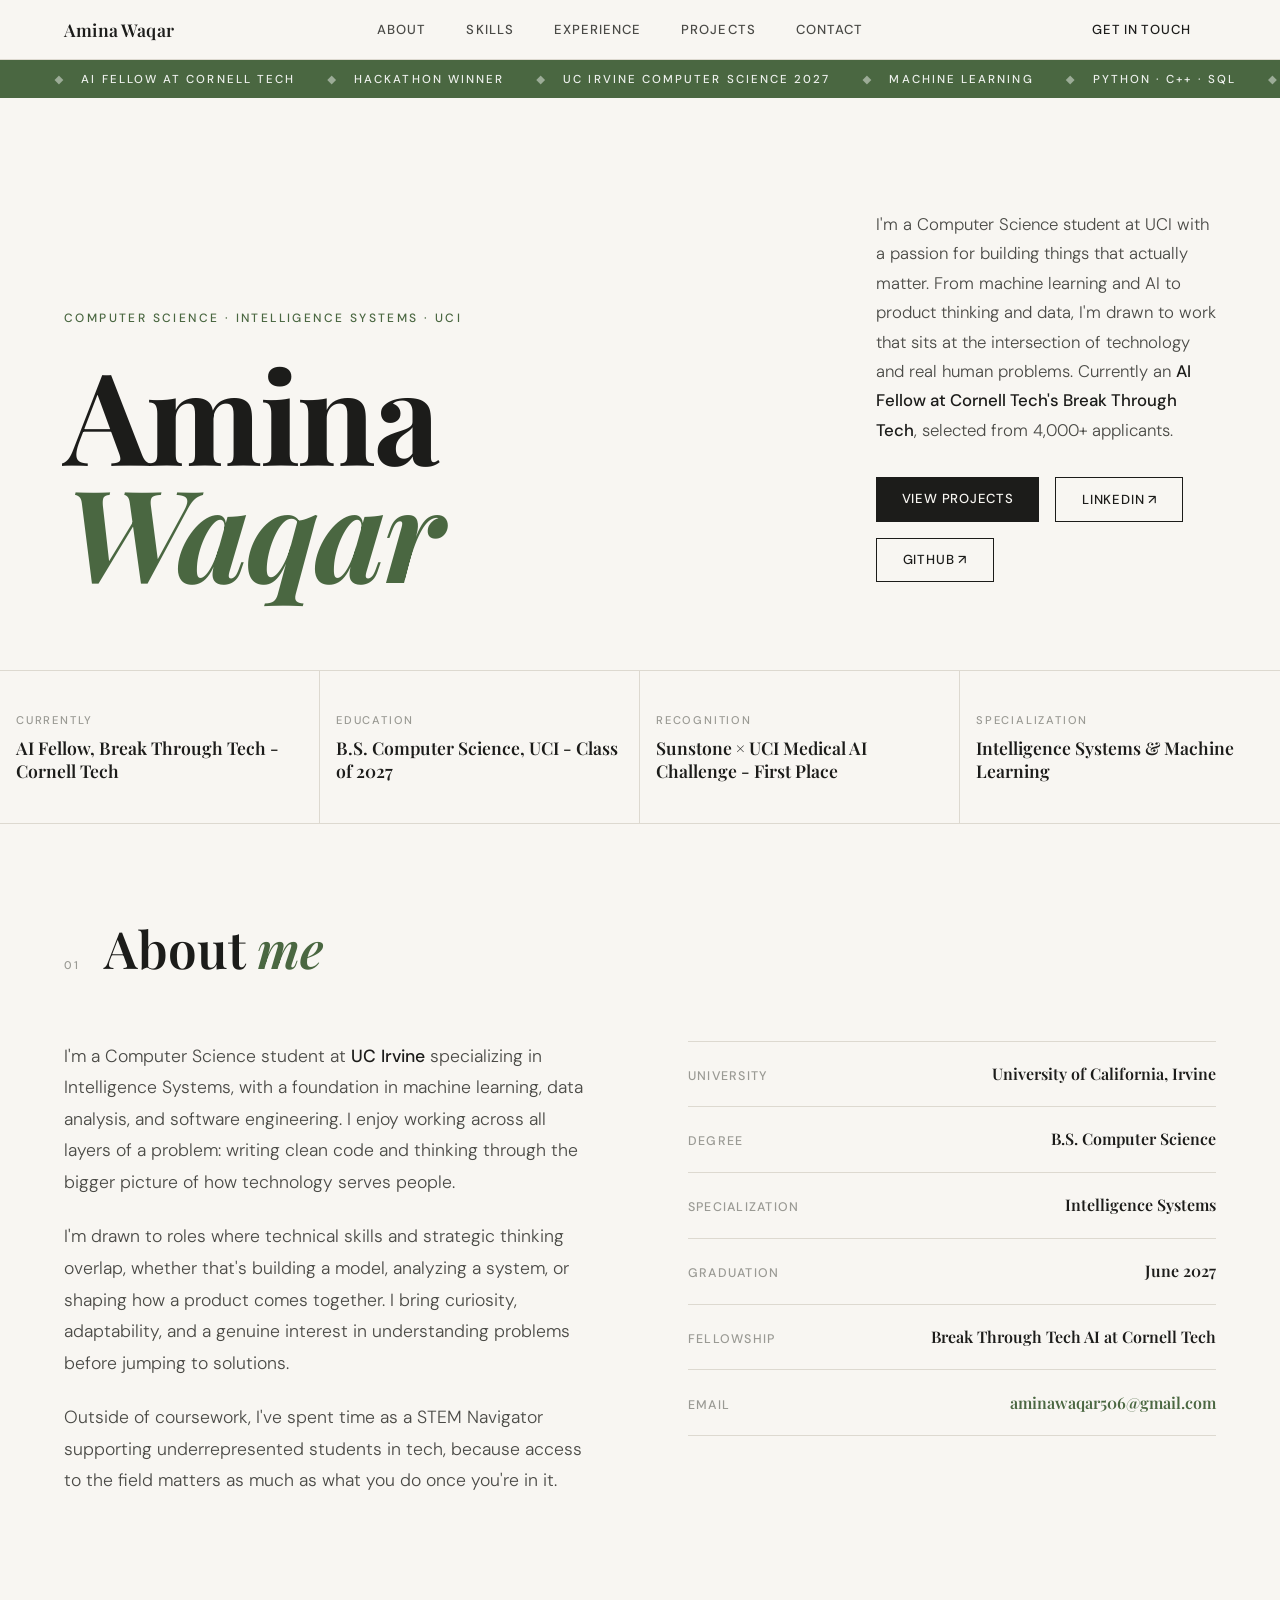
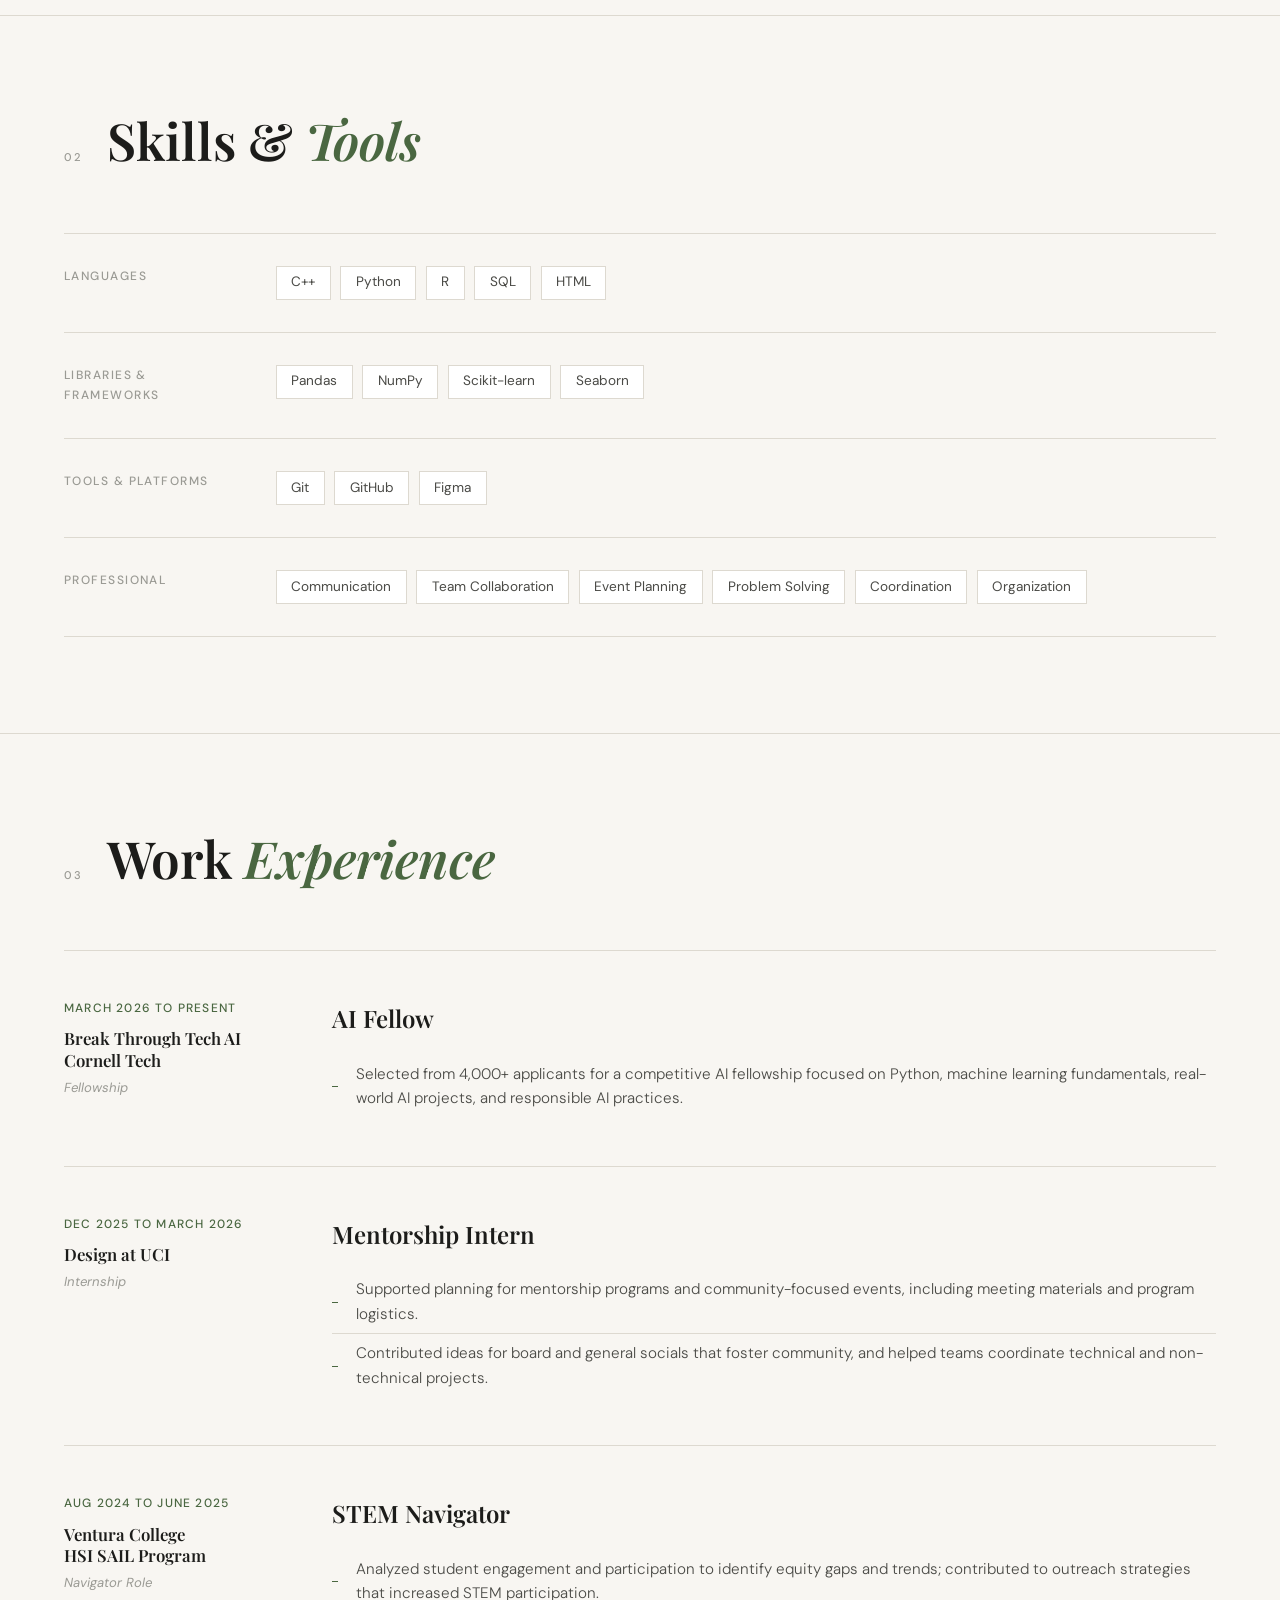
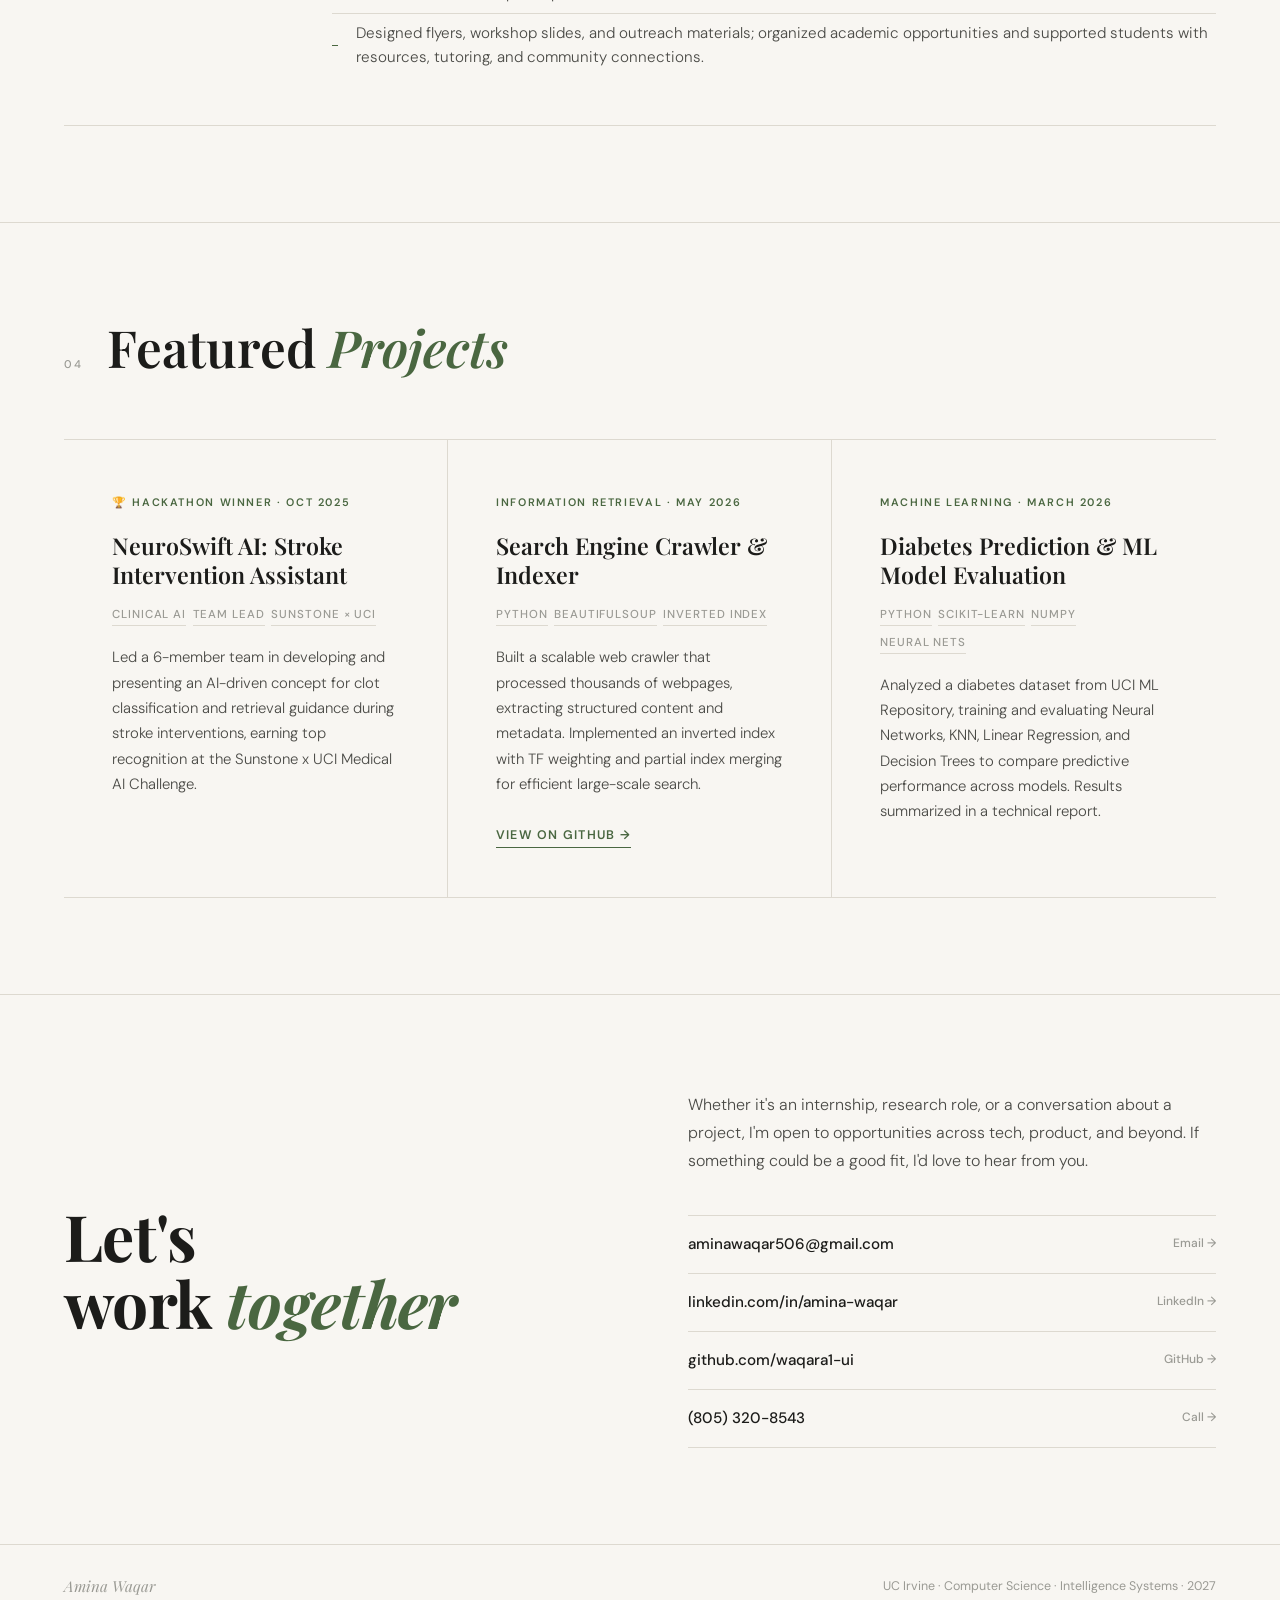
==== commit 1a9006da: "Add files via upload" ====
--- a/index.html
+++ b/index.html
@@ -681,7 +681,7 @@
         <span class="tech-tag">Team Lead</span>
         <span class="tech-tag">Sunstone × UCI</span>
       </div>
-      <p class="project-desc">Led a 6-member team to design and pitch an AI-powered system for clot classification and retrieval guidance in stroke surgery. Won top recognition for innovation at the Sunstone × UCI Medical AI Challenge.</p>
+      <p class="project-desc">Led a 6-member team in developing and presenting an AI-driven concept for clot classification and retrieval guidance during stroke interventions, earning top recognition at the Sunstone x UCI Medical AI Challenge. </p>
     </div>
 
     <div class="project-card reveal">
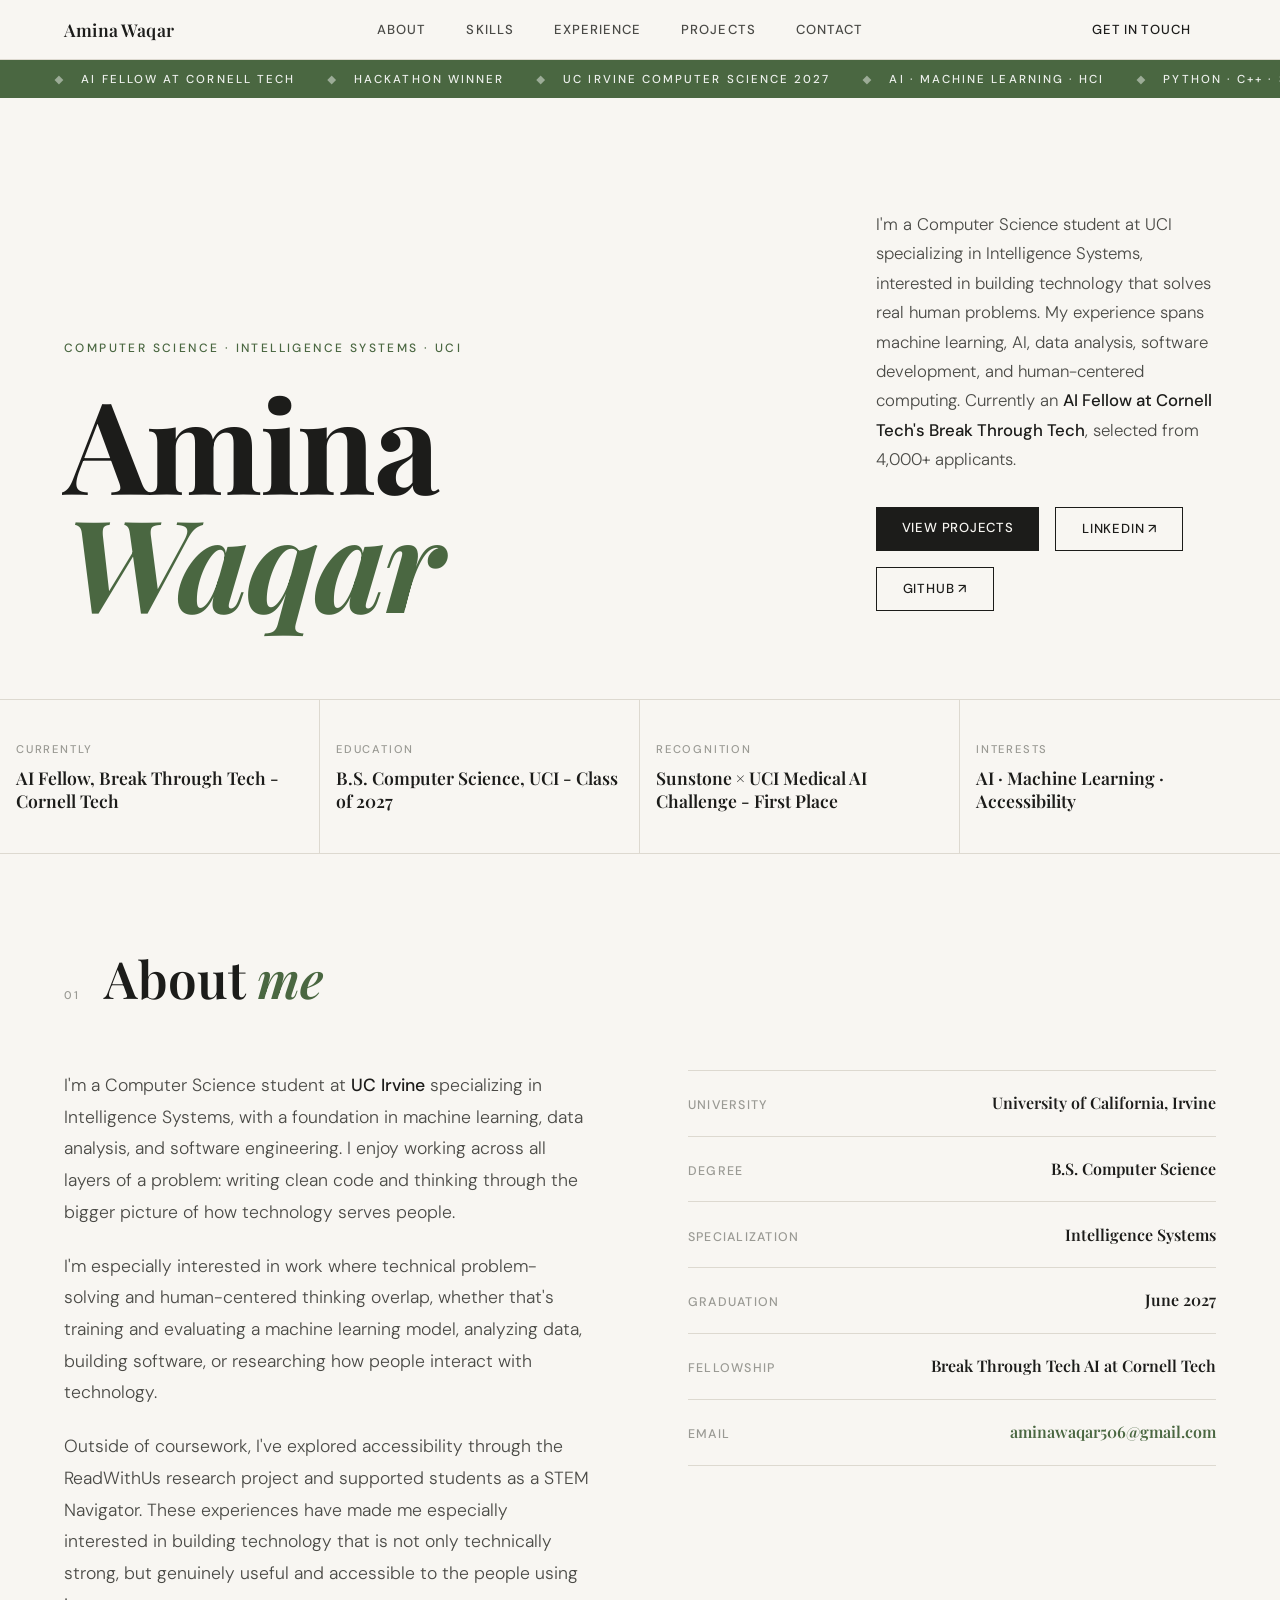
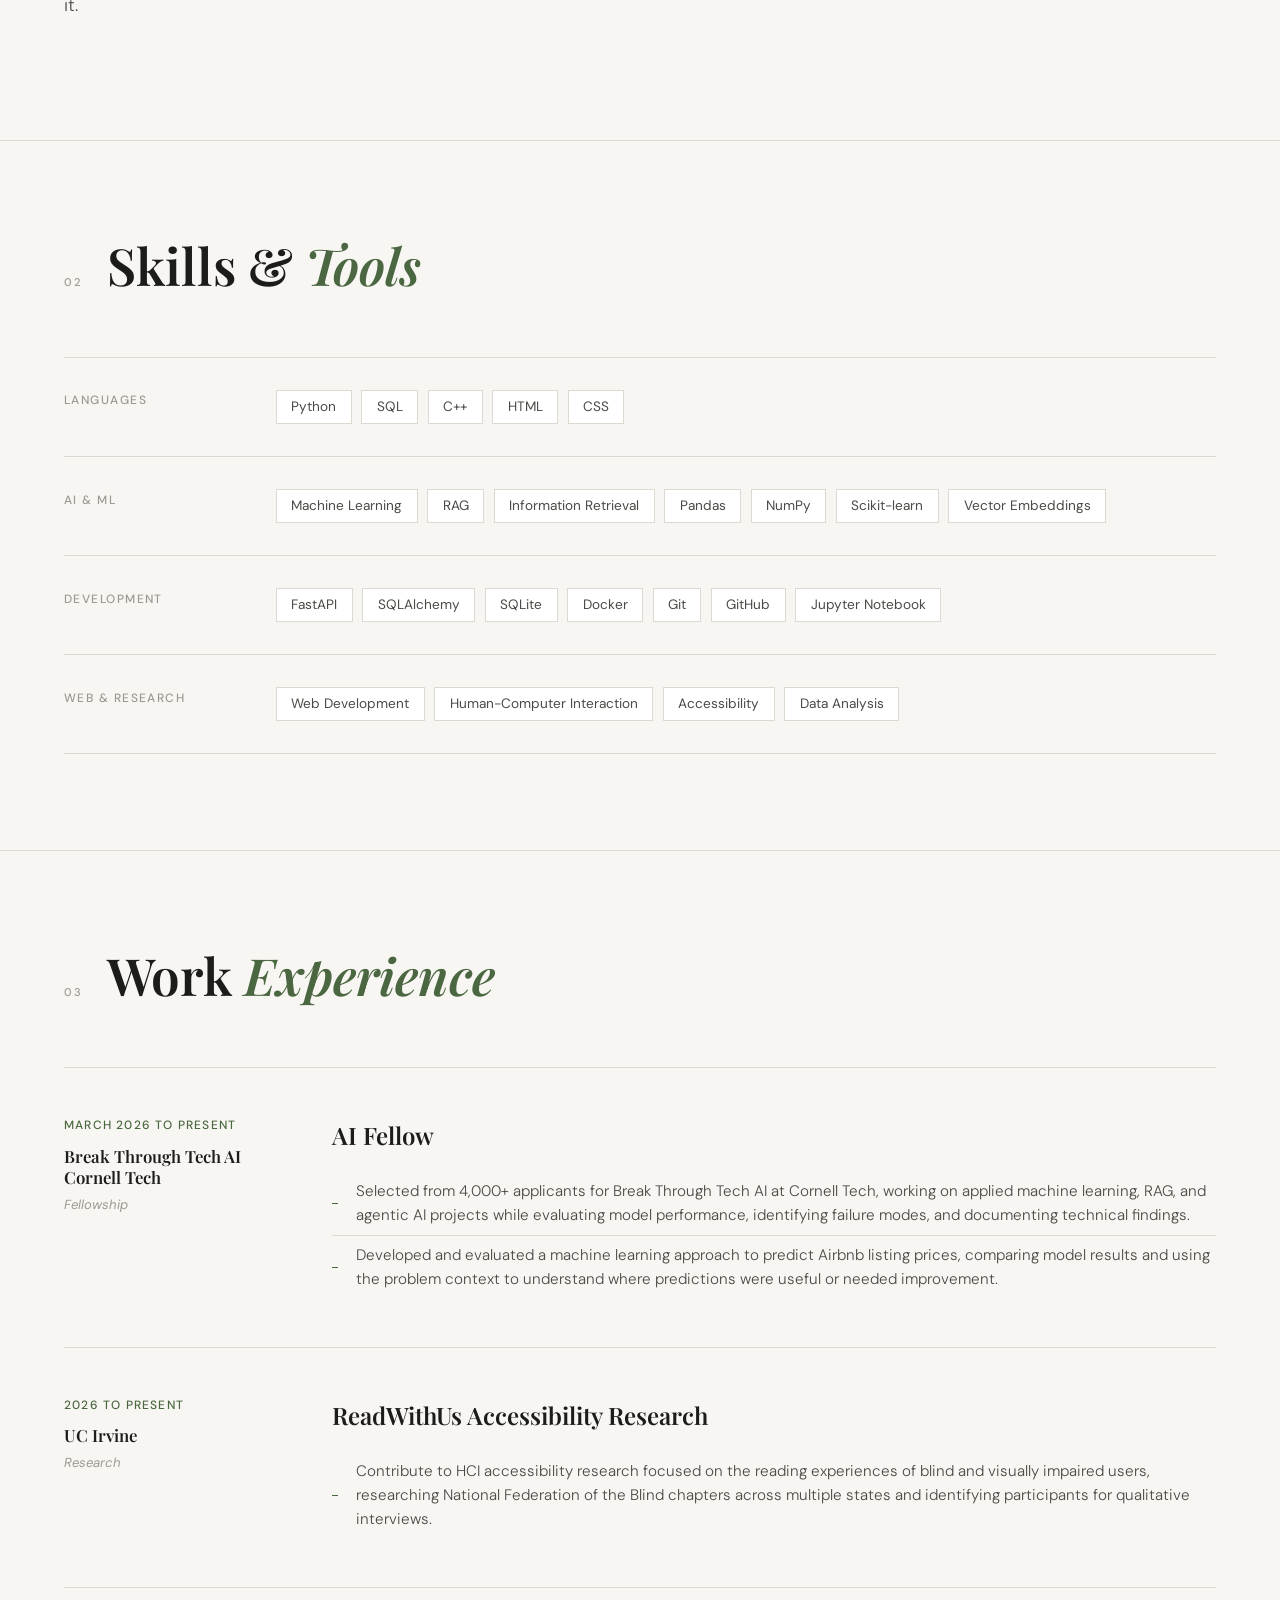
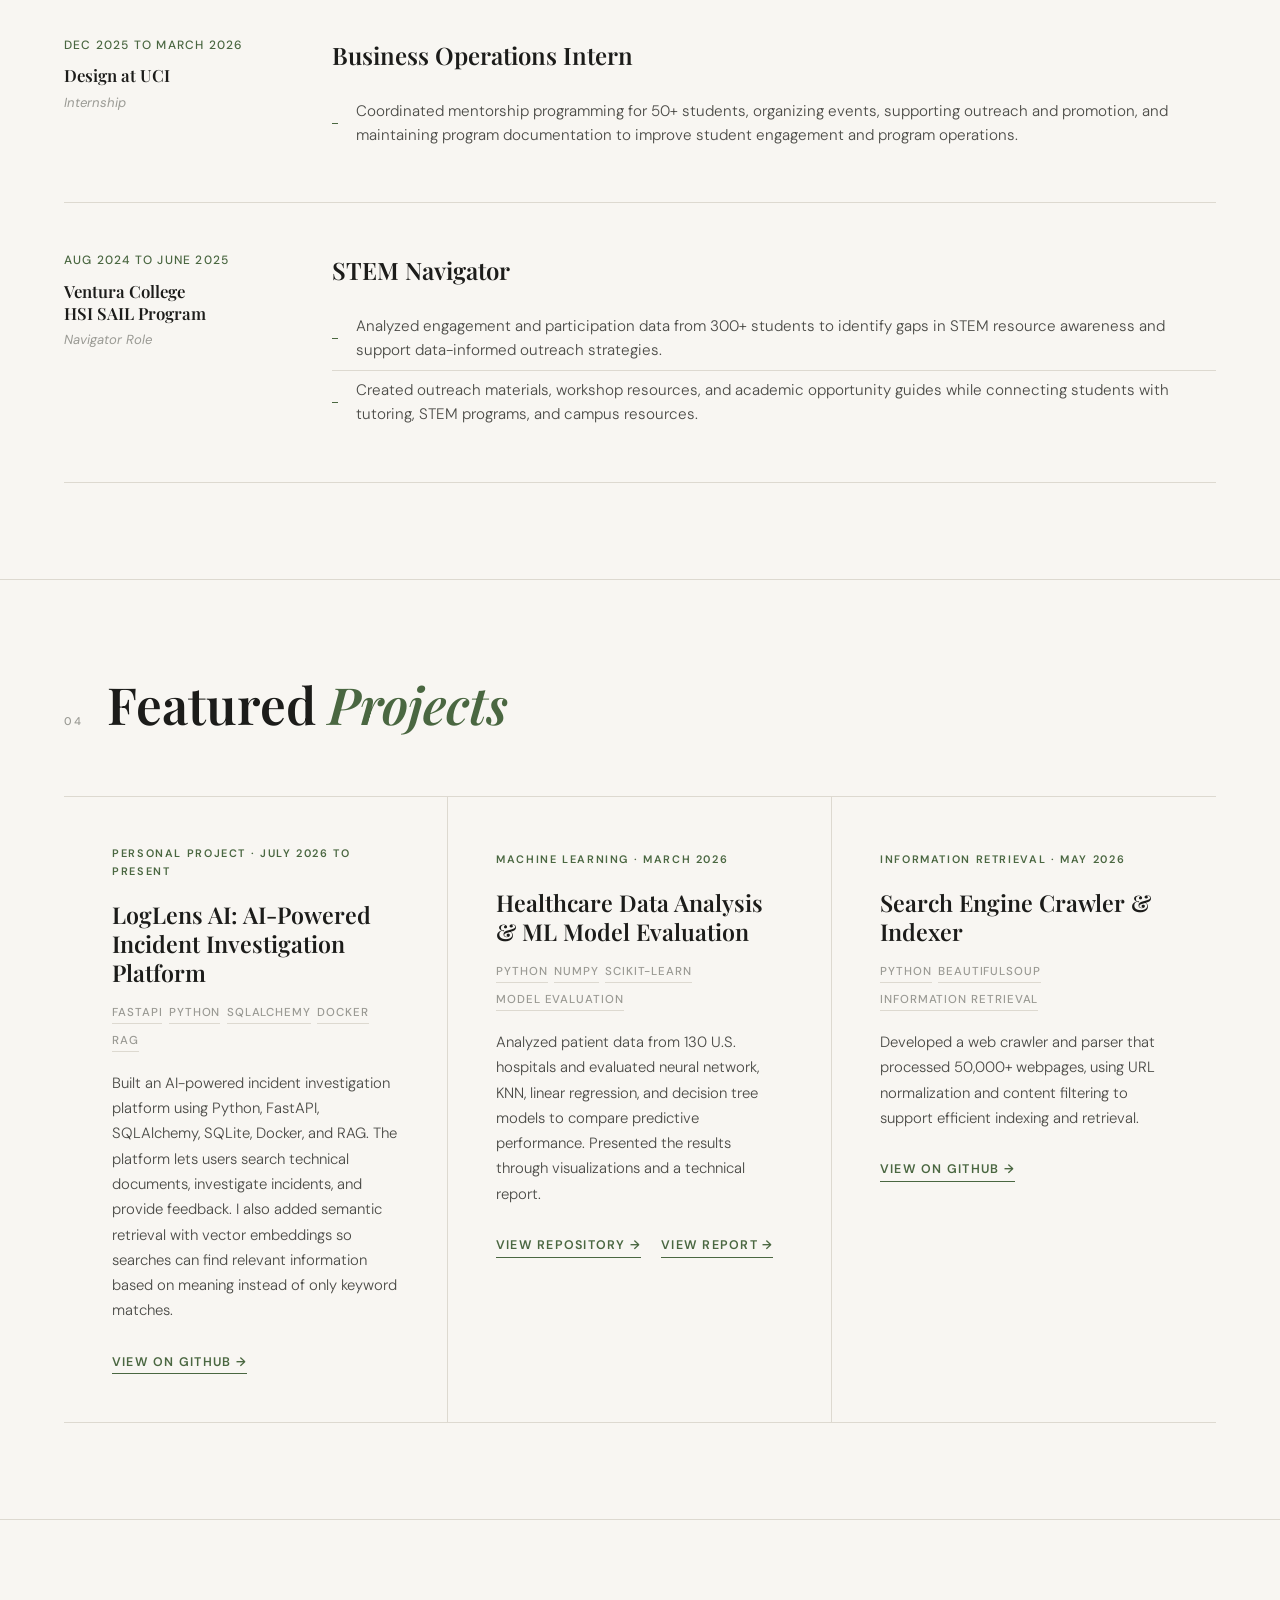
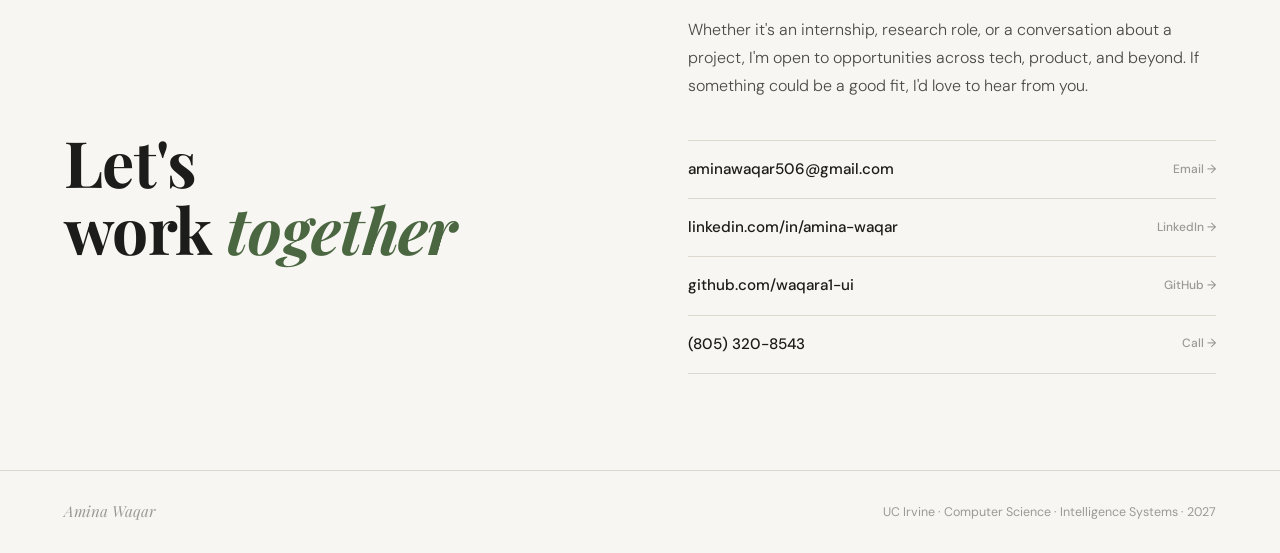
==== commit 3c1b34fb: "Updated directory structure" ====
--- a/index.html
+++ b/index.html
@@ -5,456 +5,7 @@
 <meta name="viewport" content="width=device-width, initial-scale=1.0">
 <title>Amina Waqar</title>
 <link href="https://fonts.googleapis.com/css2?family=Playfair+Display:ital,wght@0,400;0,600;0,700;1,400;1,600&family=DM+Sans:ital,wght@0,300;0,400;0,500;1,300&display=swap" rel="stylesheet">
-<style>
-*, *::before, *::after { box-sizing: border-box; margin: 0; padding: 0; }
-html { scroll-behavior: smooth; }
-
-:root {
-  --cream:    #F8F6F2;
-  --white:    #FFFFFF;
-  --ink:      #1C1C1A;
-  --ink-soft: #4A4A46;
-  --ink-mute: #9A9A94;
-  --sage:     #4A6741;
-  --sage-lt:  #6B8F61;
-  --rule:     #DDD9D0;
-  --serif:    'Playfair Display', Georgia, serif;
-  --sans:     'DM Sans', system-ui, sans-serif;
-}
-
-body {
-  background: var(--cream);
-  color: var(--ink);
-  font-family: var(--sans);
-  font-size: 16px;
-  line-height: 1.65;
-  -webkit-font-smoothing: antialiased;
-}
-
-a { color: inherit; text-decoration: none; }
-
-/* ── NAV ── */
-nav {
-  position: fixed; top: 0; left: 0; right: 0; z-index: 100;
-  background: rgba(248,246,242,0.92);
-  backdrop-filter: blur(10px);
-  border-bottom: 1px solid var(--rule);
-  display: flex; align-items: center; justify-content: space-between;
-  padding: 0 5%;
-  height: 60px;
-}
-.nav-logo {
-  font-family: var(--serif);
-  font-size: 1.1rem; font-weight: 600;
-  letter-spacing: 0.01em;
-  color: var(--ink);
-}
-.nav-links {
-  display: flex; gap: 2.5rem; list-style: none;
-}
-.nav-links a {
-  font-size: 0.82rem; letter-spacing: 0.08em;
-  text-transform: uppercase; font-weight: 500;
-  color: var(--ink-soft);
-  transition: color 0.2s;
-}
-.nav-links a:hover { color: var(--sage); }
-.nav-cta {
-  font-size: 0.82rem; letter-spacing: 0.08em;
-  text-transform: uppercase; font-weight: 500;
-  color: var(--ink);
-  border: 1px solid var(--ink);
-  padding: 0.4rem 1.2rem;
-  transition: background 0.2s, color 0.2s;
-}
-.nav-cta:hover { background: var(--ink); color: var(--cream); }
-
-/* ── TICKER ── */
-.ticker-wrap {
-  margin-top: 60px;
-  background: var(--sage);
-  overflow: hidden;
-  height: 38px;
-  display: flex; align-items: center;
-}
-.ticker-track {
-  display: flex;
-  white-space: nowrap;
-  width: 100%;
-  justify-content: space-between;
-  padding: 0 3%;
-}
-.ticker-track span {
-  font-size: 0.72rem; letter-spacing: 0.18em;
-  text-transform: uppercase; font-weight: 500;
-  color: rgba(255,255,255,0.9);
-  padding: 0 1rem;
-}
-.ticker-track span::before {
-  content: '◆';
-  margin-right: 1rem;
-  opacity: 0.5;
-}
-
-/* ── HERO ── */
-#hero {
-  padding: 7rem 5% 5rem;
-  border-bottom: 1px solid var(--rule);
-  display: grid;
-  grid-template-columns: 1fr 340px;
-  gap: 4rem;
-  align-items: end;
-  max-width: 1300px;
-  margin: 0 auto;
-}
-.hero-left { }
-.hero-eyebrow {
-  font-size: 0.75rem; letter-spacing: 0.2em;
-  text-transform: uppercase; font-weight: 500;
-  color: var(--sage); margin-bottom: 1.6rem;
-}
-.hero-name {
-  font-family: var(--serif);
-  font-size: clamp(4.5rem, 10vw, 9rem);
-  font-weight: 700; line-height: 0.92;
-  letter-spacing: -0.02em;
-  color: var(--ink);
-}
-.hero-name em {
-  font-style: italic;
-  color: var(--sage);
-}
-.hero-right {
-  padding-bottom: 0.5rem;
-}
-.hero-bio {
-  font-size: 1.05rem; line-height: 1.75;
-  color: var(--ink-soft);
-  margin-bottom: 2rem;
-  font-weight: 300;
-}
-.hero-bio strong { color: var(--ink); font-weight: 500; }
-.hero-actions { display: flex; gap: 1rem; flex-wrap: wrap; }
-.btn {
-  display: inline-block;
-  padding: 0.65rem 1.6rem;
-  font-size: 0.82rem; font-weight: 500;
-  letter-spacing: 0.06em; text-transform: uppercase;
-  transition: all 0.2s;
-  font-family: var(--sans);
-  cursor: pointer; border: none;
-}
-.btn-dark {
-  background: var(--ink); color: var(--cream);
-}
-.btn-dark:hover { background: var(--sage); }
-.btn-ghost {
-  background: transparent; color: var(--ink);
-  border: 1px solid var(--ink);
-}
-.btn-ghost:hover { background: var(--ink); color: var(--cream); }
-
-/* ── INTRO STRIP ── */
-.intro-strip {
-  border-bottom: 1px solid var(--rule);
-  display: grid;
-  grid-template-columns: repeat(4, 1fr);
-  max-width: 1300px; margin: 0 auto;
-}
-.intro-item {
-  padding: 2.5rem 5% 2.5rem;
-  border-right: 1px solid var(--rule);
-}
-.intro-item:last-child { border-right: none; }
-.intro-item-label {
-  font-size: 0.7rem; letter-spacing: 0.16em;
-  text-transform: uppercase; color: var(--ink-mute);
-  font-weight: 500; margin-bottom: 0.5rem;
-}
-.intro-item-value {
-  font-family: var(--serif);
-  font-size: 1.1rem; font-weight: 600;
-  color: var(--ink); line-height: 1.3;
-}
-
-/* ── GENERAL SECTION ── */
-.section {
-  max-width: 1300px; margin: 0 auto;
-  padding: 6rem 5%;
-  border-bottom: 1px solid var(--rule);
-}
-.section-header {
-  display: flex; align-items: baseline;
-  gap: 1.5rem; margin-bottom: 4rem;
-}
-.section-num {
-  font-size: 0.7rem; letter-spacing: 0.18em;
-  text-transform: uppercase; color: var(--ink-mute);
-  font-weight: 500; padding-top: 0.25rem;
-}
-.section-title {
-  font-family: var(--serif);
-  font-size: clamp(2rem, 4vw, 3.2rem);
-  font-weight: 600; line-height: 1.1;
-  color: var(--ink);
-}
-.section-title em { font-style: italic; color: var(--sage); }
-
-/* ── ABOUT ── */
-.about-body {
-  display: grid;
-  grid-template-columns: 1fr 1fr;
-  gap: 6rem;
-  align-items: start;
-}
-.about-text p {
-  font-size: 1.1rem; line-height: 1.8;
-  color: var(--ink-soft); margin-bottom: 1.4rem;
-  font-weight: 300;
-}
-.about-text p strong { color: var(--ink); font-weight: 500; }
-.about-callout {
-  font-family: var(--serif);
-  font-size: 1.6rem; font-weight: 400; font-style: italic;
-  line-height: 1.4; color: var(--ink);
-  border-left: 3px solid var(--sage);
-  padding-left: 1.8rem;
-  margin: 2rem 0;
-}
-.about-facts { }
-.fact-row {
-  display: flex; justify-content: space-between;
-  align-items: baseline;
-  padding: 1.2rem 0;
-  border-bottom: 1px solid var(--rule);
-}
-.fact-row:first-child { border-top: 1px solid var(--rule); }
-.fact-label {
-  font-size: 0.78rem; letter-spacing: 0.1em;
-  text-transform: uppercase; color: var(--ink-mute);
-  font-weight: 500;
-}
-.fact-value {
-  font-family: var(--serif);
-  font-size: 1rem; font-weight: 600;
-  text-align: right; max-width: 60%;
-}
-
-/* ── SKILLS ── */
-.skills-body {
-  display: grid;
-  grid-template-columns: 1fr 1fr;
-  gap: 0;
-}
-.skill-row {
-  display: grid;
-  grid-template-columns: 180px 1fr;
-  align-items: start;
-  padding: 2rem 0;
-  border-bottom: 1px solid var(--rule);
-  gap: 2rem;
-  grid-column: 1 / -1;
-}
-.skill-row:first-child { border-top: 1px solid var(--rule); }
-.skill-cat {
-  font-size: 0.75rem; letter-spacing: 0.12em;
-  text-transform: uppercase; color: var(--ink-mute);
-  font-weight: 500; padding-top: 0.1rem;
-}
-.skill-items {
-  display: flex; flex-wrap: wrap; gap: 0.6rem;
-}
-.skill-pill {
-  display: inline-block;
-  padding: 0.3rem 0.9rem;
-  background: var(--white);
-  border: 1px solid var(--rule);
-  font-size: 0.85rem; font-weight: 400;
-  color: var(--ink-soft);
-  transition: border-color 0.2s, color 0.2s;
-}
-.skill-pill:hover { border-color: var(--sage); color: var(--sage); }
-
-/* ── EXPERIENCE ── */
-.exp-list { }
-.exp-item {
-  display: grid;
-  grid-template-columns: 220px 1fr;
-  gap: 3rem;
-  padding: 3rem 0;
-  border-bottom: 1px solid var(--rule);
-  align-items: start;
-}
-.exp-item:first-child { border-top: 1px solid var(--rule); }
-.exp-meta { }
-.exp-date {
-  font-size: 0.75rem; letter-spacing: 0.1em;
-  text-transform: uppercase; color: var(--sage);
-  font-weight: 500; margin-bottom: 0.6rem;
-}
-.exp-org {
-  font-family: var(--serif);
-  font-size: 1.05rem; font-weight: 600;
-  line-height: 1.3; color: var(--ink);
-  margin-bottom: 0.3rem;
-}
-.exp-type {
-  font-size: 0.82rem; color: var(--ink-mute);
-  font-style: italic;
-}
-.exp-role {
-  font-family: var(--serif);
-  font-size: 1.5rem; font-weight: 600;
-  margin-bottom: 1rem; color: var(--ink);
-}
-.exp-bullets { list-style: none; }
-.exp-bullets li {
-  font-size: 0.95rem; color: var(--ink-soft);
-  padding: 0.45rem 0 0.45rem 1.5rem;
-  position: relative; line-height: 1.6;
-  border-bottom: 1px solid var(--rule);
-  font-weight: 300;
-}
-.exp-bullets li:last-child { border-bottom: none; }
-.exp-bullets li::before {
-  content: '';
-  position: absolute; left: 0; top: 50%;
-  width: 6px; height: 1px;
-  background: var(--sage);
-}
-
-/* ── PROJECTS ── */
-.projects-grid {
-  display: grid;
-  grid-template-columns: repeat(3, 1fr);
-  gap: 0;
-  border-top: 1px solid var(--rule);
-}
-.project-card {
-  padding: 3rem;
-  border-right: 1px solid var(--rule);
-  border-bottom: 1px solid var(--rule);
-  transition: background 0.2s;
-}
-.project-card:last-child { border-right: none; }
-.project-card:hover { background: var(--white); }
-.project-badge {
-  display: inline-block;
-  font-size: 0.68rem; letter-spacing: 0.15em;
-  text-transform: uppercase; font-weight: 600;
-  color: var(--sage);
-  margin-bottom: 1.2rem;
-}
-.project-title {
-  font-family: var(--serif);
-  font-size: 1.45rem; font-weight: 600;
-  line-height: 1.25; color: var(--ink);
-  margin-bottom: 1rem;
-}
-.project-tech {
-  display: flex; flex-wrap: wrap; gap: 0.4rem;
-  margin-bottom: 1.2rem;
-}
-.tech-tag {
-  font-size: 0.72rem; letter-spacing: 0.08em;
-  font-weight: 500; text-transform: uppercase;
-  color: var(--ink-mute);
-  border-bottom: 1px solid var(--rule);
-  padding-bottom: 1px;
-}
-.project-desc {
-  font-size: 0.93rem; line-height: 1.7;
-  color: var(--ink-soft); font-weight: 300;
-  margin-bottom: 1.5rem;
-}
-.project-link {
-  font-size: 0.78rem; letter-spacing: 0.1em;
-  text-transform: uppercase; font-weight: 600;
-  color: var(--sage);
-  display: inline-flex; align-items: center; gap: 0.4rem;
-  border-bottom: 1px solid var(--sage);
-  padding-bottom: 1px;
-  transition: opacity 0.2s;
-}
-.project-link:hover { opacity: 0.65; }
-
-/* ── CONTACT ── */
-#contact { border-bottom: none; }
-.contact-body {
-  display: grid;
-  grid-template-columns: 1fr 1fr;
-  gap: 6rem;
-  align-items: center;
-}
-.contact-headline {
-  font-family: var(--serif);
-  font-size: clamp(2.5rem, 5vw, 4.5rem);
-  font-weight: 700; line-height: 1.05;
-  letter-spacing: -0.01em;
-}
-.contact-headline em { font-style: italic; color: var(--sage); }
-.contact-right p {
-  font-size: 1rem; color: var(--ink-soft);
-  font-weight: 300; margin-bottom: 2.5rem;
-  line-height: 1.75;
-}
-.contact-list { list-style: none; }
-.contact-list li {
-  border-bottom: 1px solid var(--rule);
-}
-.contact-list li:first-child { border-top: 1px solid var(--rule); }
-.contact-list a {
-  display: flex; justify-content: space-between; align-items: center;
-  padding: 1rem 0;
-  font-size: 0.95rem; font-weight: 500;
-  color: var(--ink);
-  transition: color 0.2s, padding-left 0.2s;
-}
-.contact-list a:hover { color: var(--sage); padding-left: 0.5rem; }
-.contact-list .link-label { font-size: 0.75rem; color: var(--ink-mute); }
-
-/* ── FOOTER ── */
-footer {
-  border-top: 1px solid var(--rule);
-  padding: 1.8rem 5%;
-  display: flex; justify-content: space-between; align-items: center;
-  max-width: 1300px; margin: 0 auto;
-}
-.footer-name {
-  font-family: var(--serif);
-  font-size: 0.95rem; font-style: italic;
-  color: var(--ink-mute);
-}
-.footer-note {
-  font-size: 0.78rem; color: var(--ink-mute);
-}
-
-/* ── REVEAL ── */
-.reveal {
-  opacity: 0; transform: translateY(20px);
-  transition: opacity 0.65s ease, transform 0.65s ease;
-}
-.reveal.visible { opacity: 1; transform: none; }
-
-/* ── RESPONSIVE ── */
-@media (max-width: 900px) {
-  #hero { grid-template-columns: 1fr; }
-  .hero-right { padding-top: 2rem; }
-  .intro-strip { grid-template-columns: 1fr 1fr; }
-  .intro-item:nth-child(2) { border-right: none; }
-  .about-body,
-  .contact-body { grid-template-columns: 1fr; gap: 3rem; }
-  .exp-item { grid-template-columns: 1fr; gap: 1rem; }
-  .projects-grid { grid-template-columns: 1fr; }
-  .project-card { border-right: none; padding-right: 0; }
-}
-@media (max-width: 600px) {
-  .nav-links { display: none; }
-  .hero-name { font-size: 3.8rem; }
-  .intro-strip { grid-template-columns: 1fr; }
-  .intro-item { border-right: none; }
-}
-</style>
+<link rel="stylesheet" href="css/style.css">
 </head>
 <body>
 
@@ -477,7 +28,7 @@
     <span>AI Fellow At Cornell Tech</span>
     <span>Hackathon Winner</span>
     <span>UC Irvine Computer Science 2027</span>
-    <span>Machine Learning</span>
+    <span>AI · Machine Learning · HCI</span>
     <span>Python · C++ · SQL</span>
     <span>Intelligence Systems</span>
   </div>
@@ -491,7 +42,7 @@
   </div>
   <div class="hero-right reveal">
     <p class="hero-bio">
-      I'm a Computer Science student at UCI with a passion for building things that actually matter. From machine learning and AI to product thinking and data, I'm drawn to work that sits at the intersection of technology and real human problems. Currently an <strong>AI Fellow at Cornell Tech's Break Through Tech</strong>, selected from 4,000+ applicants.
+      I'm a Computer Science student at UCI specializing in Intelligence Systems, interested in building technology that solves real human problems. My experience spans machine learning, AI, data analysis, software development, and human-centered computing. Currently an <strong>AI Fellow at Cornell Tech's Break Through Tech</strong>, selected from 4,000+ applicants.
     </p>
     <div class="hero-actions">
       <a href="#projects" class="btn btn-dark">View Projects</a>
@@ -516,8 +67,8 @@
     <div class="intro-item-value">Sunstone × UCI Medical AI Challenge - First Place</div>
   </div>
   <div class="intro-item reveal">
-    <div class="intro-item-label">Specialization</div>
-    <div class="intro-item-value">Intelligence Systems &amp; Machine Learning</div>
+    <div class="intro-item-label">Interests</div>
+    <div class="intro-item-value">AI · Machine Learning · Accessibility</div>
   </div>
 </div>
 
@@ -530,8 +81,8 @@
   <div class="about-body">
     <div class="about-text reveal">
       <p>I'm a Computer Science student at <strong>UC Irvine</strong> specializing in Intelligence Systems, with a foundation in machine learning, data analysis, and software engineering. I enjoy working across all layers of a problem: writing clean code and thinking through the bigger picture of how technology serves people.</p>
-      <p>I'm drawn to roles where technical skills and strategic thinking overlap, whether that's building a model, analyzing a system, or shaping how a product comes together. I bring curiosity, adaptability, and a genuine interest in understanding problems before jumping to solutions.</p>
-      <p>Outside of coursework, I've spent time as a STEM Navigator supporting underrepresented students in tech, because access to the field matters as much as what you do once you're in it.</p>
+      <p>I'm especially interested in work where technical problem-solving and human-centered thinking overlap, whether that's training and evaluating a machine learning model, analyzing data, building software, or researching how people interact with technology.</p>
+      <p>Outside of coursework, I've explored accessibility through the ReadWithUs research project and supported students as a STEM Navigator. These experiences have made me especially interested in building technology that is not only technically strong, but genuinely useful and accessible to the people using it.</p>
     </div>
     <div class="about-facts reveal">
       <div class="fact-row">
@@ -572,39 +123,44 @@
     <div class="skill-row">
       <span class="skill-cat">Languages</span>
       <div class="skill-items">
+        <span class="skill-pill">Python</span>
+        <span class="skill-pill">SQL</span>
         <span class="skill-pill">C++</span>
-        <span class="skill-pill">Python</span>
-        <span class="skill-pill">R</span>
-        <span class="skill-pill">SQL</span>
         <span class="skill-pill">HTML</span>
+        <span class="skill-pill">CSS</span>
       </div>
     </div>
     <div class="skill-row">
-      <span class="skill-cat">Libraries &amp; Frameworks</span>
+      <span class="skill-cat">AI &amp; ML</span>
       <div class="skill-items">
+        <span class="skill-pill">Machine Learning</span>
+        <span class="skill-pill">RAG</span>
+        <span class="skill-pill">Information Retrieval</span>
         <span class="skill-pill">Pandas</span>
         <span class="skill-pill">NumPy</span>
         <span class="skill-pill">Scikit-learn</span>
-        <span class="skill-pill">Seaborn</span>
+        <span class="skill-pill">Vector Embeddings</span>
       </div>
     </div>
     <div class="skill-row">
-      <span class="skill-cat">Tools &amp; Platforms</span>
+      <span class="skill-cat">Development</span>
       <div class="skill-items">
+        <span class="skill-pill">FastAPI</span>
+        <span class="skill-pill">SQLAlchemy</span>
+        <span class="skill-pill">SQLite</span>
+        <span class="skill-pill">Docker</span>
         <span class="skill-pill">Git</span>
         <span class="skill-pill">GitHub</span>
-        <span class="skill-pill">Figma</span>
+        <span class="skill-pill">Jupyter Notebook</span>
       </div>
     </div>
     <div class="skill-row">
-      <span class="skill-cat">Professional</span>
+      <span class="skill-cat">Web &amp; Research</span>
       <div class="skill-items">
-        <span class="skill-pill">Communication</span>
-        <span class="skill-pill">Team Collaboration</span>
-        <span class="skill-pill">Event Planning</span>
-        <span class="skill-pill">Problem Solving</span>
-        <span class="skill-pill">Coordination</span>
-        <span class="skill-pill">Organization</span>
+        <span class="skill-pill">Web Development</span>
+        <span class="skill-pill">Human-Computer Interaction</span>
+        <span class="skill-pill">Accessibility</span>
+        <span class="skill-pill">Data Analysis</span>
       </div>
     </div>
   </div>
@@ -627,7 +183,22 @@
       <div>
         <div class="exp-role">AI Fellow</div>
         <ul class="exp-bullets">
-          <li>Selected from 4,000+ applicants for a competitive AI fellowship focused on Python, machine learning fundamentals, real-world AI projects, and responsible AI practices.</li>
+          <li>Selected from 4,000+ applicants for Break Through Tech AI at Cornell Tech, working on applied machine learning, RAG, and agentic AI projects while evaluating model performance, identifying failure modes, and documenting technical findings.</li>
+          <li>Developed and evaluated a machine learning approach to predict Airbnb listing prices, comparing model results and using the problem context to understand where predictions were useful or needed improvement.</li>
+        </ul>
+      </div>
+    </div>
+
+    <div class="exp-item reveal">
+      <div class="exp-meta">
+        <div class="exp-date">2026 to Present</div>
+        <div class="exp-org">UC Irvine</div>
+        <div class="exp-type">Research</div>
+      </div>
+      <div>
+        <div class="exp-role">ReadWithUs Accessibility Research</div>
+        <ul class="exp-bullets">
+          <li>Contribute to HCI accessibility research focused on the reading experiences of blind and visually impaired users, researching National Federation of the Blind chapters across multiple states and identifying participants for qualitative interviews.</li>
         </ul>
       </div>
     </div>
@@ -639,10 +210,9 @@
         <div class="exp-type">Internship</div>
       </div>
       <div>
-        <div class="exp-role">Mentorship Intern</div>
+        <div class="exp-role">Business Operations Intern</div>
         <ul class="exp-bullets">
-          <li>Supported planning for mentorship programs and community-focused events, including meeting materials and program logistics.</li>
-          <li>Contributed ideas for board and general socials that foster community, and helped teams coordinate technical and non-technical projects.</li>
+          <li>Coordinated mentorship programming for 50+ students, organizing events, supporting outreach and promotion, and maintaining program documentation to improve student engagement and program operations.</li>
         </ul>
       </div>
     </div>
@@ -656,8 +226,8 @@
       <div>
         <div class="exp-role">STEM Navigator</div>
         <ul class="exp-bullets">
-          <li>Analyzed student engagement and participation to identify equity gaps and trends; contributed to outreach strategies that increased STEM participation.</li>
-          <li>Designed flyers, workshop slides, and outreach materials; organized academic opportunities and supported students with resources, tutoring, and community connections.</li>
+          <li>Analyzed engagement and participation data from 300+ students to identify gaps in STEM resource awareness and support data-informed outreach strategies.</li>
+          <li>Created outreach materials, workshop resources, and academic opportunity guides while connecting students with tutoring, STEM programs, and campus resources.</li>
         </ul>
       </div>
     </div>
@@ -674,14 +244,31 @@
   <div class="projects-grid">
 
     <div class="project-card reveal">
-      <div class="project-badge">🏆 Hackathon Winner · Oct 2025</div>
-      <h3 class="project-title">NeuroSwift AI: Stroke Intervention Assistant</h3>
+      <div class="project-badge">Personal Project · July 2026 to Present</div>
+      <h3 class="project-title">LogLens AI: AI-Powered Incident Investigation Platform</h3>
       <div class="project-tech">
-        <span class="tech-tag">Clinical AI</span>
-        <span class="tech-tag">Team Lead</span>
-        <span class="tech-tag">Sunstone × UCI</span>
-      </div>
-      <p class="project-desc">Led a 6-member team in developing and presenting an AI-driven concept for clot classification and retrieval guidance during stroke interventions, earning top recognition at the Sunstone x UCI Medical AI Challenge. </p>
+        <span class="tech-tag">FastAPI</span>
+        <span class="tech-tag">Python</span>
+        <span class="tech-tag">SQLAlchemy</span>
+        <span class="tech-tag">Docker</span>
+        <span class="tech-tag">RAG</span>
+      </div>
+      <p class="project-desc">Built an AI-powered incident investigation platform using Python, FastAPI, SQLAlchemy, SQLite, Docker, and RAG. The platform lets users search technical documents, investigate incidents, and provide feedback. I also added semantic retrieval with vector embeddings so searches can find relevant information based on meaning instead of only keyword matches.</p>
+      <a href="https://github.com/waqara1-ui/knowledgehub-ai" target="_blank" class="project-link">View on GitHub →</a>
+    </div>
+
+    <div class="project-card reveal">
+      <div class="project-badge">Machine Learning · March 2026</div>
+      <h3 class="project-title">Healthcare Data Analysis &amp; ML Model Evaluation</h3>
+      <div class="project-tech">
+        <span class="tech-tag">Python</span>
+        <span class="tech-tag">NumPy</span>
+        <span class="tech-tag">Scikit-learn</span>
+        <span class="tech-tag">Model Evaluation</span>
+      </div>
+      <p class="project-desc">Analyzed patient data from 130 U.S. hospitals and evaluated neural network, KNN, linear regression, and decision tree models to compare predictive performance. Presented the results through visualizations and a technical report.</p>
+      <a href="https://github.com/KarenCC0415/CS178_Final_Project" target="_blank" class="project-link">View Repository →</a>
+      <a href="https://docs.google.com/document/d/1ClfMlVrebLuwXhLW5P8zhx9MNijAJ_XlQaq63UbmfHg/edit?usp=sharing" target="_blank" class="project-link" style="margin-left:1rem;">View Report →</a>
     </div>
 
     <div class="project-card reveal">
@@ -690,22 +277,10 @@
       <div class="project-tech">
         <span class="tech-tag">Python</span>
         <span class="tech-tag">BeautifulSoup</span>
-        <span class="tech-tag">Inverted Index</span>
-      </div>
-      <p class="project-desc">Built a scalable web crawler that processed thousands of webpages, extracting structured content and metadata. Implemented an inverted index with TF weighting and partial index merging for efficient large-scale search.</p>
+        <span class="tech-tag">Information Retrieval</span>
+      </div>
+      <p class="project-desc">Developed a web crawler and parser that processed 50,000+ webpages, using URL normalization and content filtering to support efficient indexing and retrieval.</p>
       <a href="https://github.com/waqara1-ui/ics-crawler-project" target="_blank" class="project-link">View on GitHub →</a>
-    </div>
-
-    <div class="project-card reveal">
-      <div class="project-badge">Machine Learning · March 2026</div>
-      <h3 class="project-title">Diabetes Prediction &amp; ML Model Evaluation</h3>
-      <div class="project-tech">
-        <span class="tech-tag">Python</span>
-        <span class="tech-tag">Scikit-learn</span>
-        <span class="tech-tag">NumPy</span>
-        <span class="tech-tag">Neural Nets</span>
-      </div>
-      <p class="project-desc">Analyzed a diabetes dataset from UCI ML Repository, training and evaluating Neural Networks, KNN, Linear Regression, and Decision Trees to compare predictive performance across models. Results summarized in a technical report.</p>
     </div>
 
   </div>
@@ -754,13 +329,6 @@
   <span class="footer-note">UC Irvine · Computer Science · Intelligence Systems · 2027</span>
 </footer>
 
-<script>
-const observer = new IntersectionObserver((entries) => {
-  entries.forEach(entry => {
-    if (entry.isIntersecting) entry.target.classList.add('visible');
-  });
-}, { threshold: 0.1 });
-document.querySelectorAll('.reveal').forEach(el => observer.observe(el));
-</script>
+<script src="js/script.js"></script>
 </body>
-</html>
+</html>
--- a/css/style.css
+++ b/css/style.css
@@ -0,0 +1,448 @@
+*, *::before, *::after { box-sizing: border-box; margin: 0; padding: 0; }
+html { scroll-behavior: smooth; }
+
+:root {
+  --cream:    #F8F6F2;
+  --white:    #FFFFFF;
+  --ink:      #1C1C1A;
+  --ink-soft: #4A4A46;
+  --ink-mute: #9A9A94;
+  --sage:     #4A6741;
+  --sage-lt:  #6B8F61;
+  --rule:     #DDD9D0;
+  --serif:    'Playfair Display', Georgia, serif;
+  --sans:     'DM Sans', system-ui, sans-serif;
+}
+
+body {
+  background: var(--cream);
+  color: var(--ink);
+  font-family: var(--sans);
+  font-size: 16px;
+  line-height: 1.65;
+  -webkit-font-smoothing: antialiased;
+}
+
+a { color: inherit; text-decoration: none; }
+
+/* ── NAV ── */
+nav {
+  position: fixed; top: 0; left: 0; right: 0; z-index: 100;
+  background: rgba(248,246,242,0.92);
+  backdrop-filter: blur(10px);
+  border-bottom: 1px solid var(--rule);
+  display: flex; align-items: center; justify-content: space-between;
+  padding: 0 5%;
+  height: 60px;
+}
+.nav-logo {
+  font-family: var(--serif);
+  font-size: 1.1rem; font-weight: 600;
+  letter-spacing: 0.01em;
+  color: var(--ink);
+}
+.nav-links {
+  display: flex; gap: 2.5rem; list-style: none;
+}
+.nav-links a {
+  font-size: 0.82rem; letter-spacing: 0.08em;
+  text-transform: uppercase; font-weight: 500;
+  color: var(--ink-soft);
+  transition: color 0.2s;
+}
+.nav-links a:hover { color: var(--sage); }
+.nav-cta {
+  font-size: 0.82rem; letter-spacing: 0.08em;
+  text-transform: uppercase; font-weight: 500;
+  color: var(--ink);
+  border: 1px solid var(--ink);
+  padding: 0.4rem 1.2rem;
+  transition: background 0.2s, color 0.2s;
+}
+.nav-cta:hover { background: var(--ink); color: var(--cream); }
+
+/* ── TICKER ── */
+.ticker-wrap {
+  margin-top: 60px;
+  background: var(--sage);
+  overflow: hidden;
+  height: 38px;
+  display: flex; align-items: center;
+}
+.ticker-track {
+  display: flex;
+  white-space: nowrap;
+  width: 100%;
+  justify-content: space-between;
+  padding: 0 3%;
+}
+.ticker-track span {
+  font-size: 0.72rem; letter-spacing: 0.18em;
+  text-transform: uppercase; font-weight: 500;
+  color: rgba(255,255,255,0.9);
+  padding: 0 1rem;
+}
+.ticker-track span::before {
+  content: '◆';
+  margin-right: 1rem;
+  opacity: 0.5;
+}
+
+/* ── HERO ── */
+#hero {
+  padding: 7rem 5% 5rem;
+  border-bottom: 1px solid var(--rule);
+  display: grid;
+  grid-template-columns: 1fr 340px;
+  gap: 4rem;
+  align-items: end;
+  max-width: 1300px;
+  margin: 0 auto;
+}
+.hero-left { }
+.hero-eyebrow {
+  font-size: 0.75rem; letter-spacing: 0.2em;
+  text-transform: uppercase; font-weight: 500;
+  color: var(--sage); margin-bottom: 1.6rem;
+}
+.hero-name {
+  font-family: var(--serif);
+  font-size: clamp(4.5rem, 10vw, 9rem);
+  font-weight: 700; line-height: 0.92;
+  letter-spacing: -0.02em;
+  color: var(--ink);
+}
+.hero-name em {
+  font-style: italic;
+  color: var(--sage);
+}
+.hero-right {
+  padding-bottom: 0.5rem;
+}
+.hero-bio {
+  font-size: 1.05rem; line-height: 1.75;
+  color: var(--ink-soft);
+  margin-bottom: 2rem;
+  font-weight: 300;
+}
+.hero-bio strong { color: var(--ink); font-weight: 500; }
+.hero-actions { display: flex; gap: 1rem; flex-wrap: wrap; }
+.btn {
+  display: inline-block;
+  padding: 0.65rem 1.6rem;
+  font-size: 0.82rem; font-weight: 500;
+  letter-spacing: 0.06em; text-transform: uppercase;
+  transition: all 0.2s;
+  font-family: var(--sans);
+  cursor: pointer; border: none;
+}
+.btn-dark {
+  background: var(--ink); color: var(--cream);
+}
+.btn-dark:hover { background: var(--sage); }
+.btn-ghost {
+  background: transparent; color: var(--ink);
+  border: 1px solid var(--ink);
+}
+.btn-ghost:hover { background: var(--ink); color: var(--cream); }
+
+/* ── INTRO STRIP ── */
+.intro-strip {
+  border-bottom: 1px solid var(--rule);
+  display: grid;
+  grid-template-columns: repeat(4, 1fr);
+  max-width: 1300px; margin: 0 auto;
+}
+.intro-item {
+  padding: 2.5rem 5% 2.5rem;
+  border-right: 1px solid var(--rule);
+}
+.intro-item:last-child { border-right: none; }
+.intro-item-label {
+  font-size: 0.7rem; letter-spacing: 0.16em;
+  text-transform: uppercase; color: var(--ink-mute);
+  font-weight: 500; margin-bottom: 0.5rem;
+}
+.intro-item-value {
+  font-family: var(--serif);
+  font-size: 1.1rem; font-weight: 600;
+  color: var(--ink); line-height: 1.3;
+}
+
+/* ── GENERAL SECTION ── */
+.section {
+  max-width: 1300px; margin: 0 auto;
+  padding: 6rem 5%;
+  border-bottom: 1px solid var(--rule);
+}
+.section-header {
+  display: flex; align-items: baseline;
+  gap: 1.5rem; margin-bottom: 4rem;
+}
+.section-num {
+  font-size: 0.7rem; letter-spacing: 0.18em;
+  text-transform: uppercase; color: var(--ink-mute);
+  font-weight: 500; padding-top: 0.25rem;
+}
+.section-title {
+  font-family: var(--serif);
+  font-size: clamp(2rem, 4vw, 3.2rem);
+  font-weight: 600; line-height: 1.1;
+  color: var(--ink);
+}
+.section-title em { font-style: italic; color: var(--sage); }
+
+/* ── ABOUT ── */
+.about-body {
+  display: grid;
+  grid-template-columns: 1fr 1fr;
+  gap: 6rem;
+  align-items: start;
+}
+.about-text p {
+  font-size: 1.1rem; line-height: 1.8;
+  color: var(--ink-soft); margin-bottom: 1.4rem;
+  font-weight: 300;
+}
+.about-text p strong { color: var(--ink); font-weight: 500; }
+.about-callout {
+  font-family: var(--serif);
+  font-size: 1.6rem; font-weight: 400; font-style: italic;
+  line-height: 1.4; color: var(--ink);
+  border-left: 3px solid var(--sage);
+  padding-left: 1.8rem;
+  margin: 2rem 0;
+}
+.about-facts { }
+.fact-row {
+  display: flex; justify-content: space-between;
+  align-items: baseline;
+  padding: 1.2rem 0;
+  border-bottom: 1px solid var(--rule);
+}
+.fact-row:first-child { border-top: 1px solid var(--rule); }
+.fact-label {
+  font-size: 0.78rem; letter-spacing: 0.1em;
+  text-transform: uppercase; color: var(--ink-mute);
+  font-weight: 500;
+}
+.fact-value {
+  font-family: var(--serif);
+  font-size: 1rem; font-weight: 600;
+  text-align: right; max-width: 60%;
+}
+
+/* ── SKILLS ── */
+.skills-body {
+  display: grid;
+  grid-template-columns: 1fr 1fr;
+  gap: 0;
+}
+.skill-row {
+  display: grid;
+  grid-template-columns: 180px 1fr;
+  align-items: start;
+  padding: 2rem 0;
+  border-bottom: 1px solid var(--rule);
+  gap: 2rem;
+  grid-column: 1 / -1;
+}
+.skill-row:first-child { border-top: 1px solid var(--rule); }
+.skill-cat {
+  font-size: 0.75rem; letter-spacing: 0.12em;
+  text-transform: uppercase; color: var(--ink-mute);
+  font-weight: 500; padding-top: 0.1rem;
+}
+.skill-items {
+  display: flex; flex-wrap: wrap; gap: 0.6rem;
+}
+.skill-pill {
+  display: inline-block;
+  padding: 0.3rem 0.9rem;
+  background: var(--white);
+  border: 1px solid var(--rule);
+  font-size: 0.85rem; font-weight: 400;
+  color: var(--ink-soft);
+  transition: border-color 0.2s, color 0.2s;
+}
+.skill-pill:hover { border-color: var(--sage); color: var(--sage); }
+
+/* ── EXPERIENCE ── */
+.exp-list { }
+.exp-item {
+  display: grid;
+  grid-template-columns: 220px 1fr;
+  gap: 3rem;
+  padding: 3rem 0;
+  border-bottom: 1px solid var(--rule);
+  align-items: start;
+}
+.exp-item:first-child { border-top: 1px solid var(--rule); }
+.exp-meta { }
+.exp-date {
+  font-size: 0.75rem; letter-spacing: 0.1em;
+  text-transform: uppercase; color: var(--sage);
+  font-weight: 500; margin-bottom: 0.6rem;
+}
+.exp-org {
+  font-family: var(--serif);
+  font-size: 1.05rem; font-weight: 600;
+  line-height: 1.3; color: var(--ink);
+  margin-bottom: 0.3rem;
+}
+.exp-type {
+  font-size: 0.82rem; color: var(--ink-mute);
+  font-style: italic;
+}
+.exp-role {
+  font-family: var(--serif);
+  font-size: 1.5rem; font-weight: 600;
+  margin-bottom: 1rem; color: var(--ink);
+}
+.exp-bullets { list-style: none; }
+.exp-bullets li {
+  font-size: 0.95rem; color: var(--ink-soft);
+  padding: 0.45rem 0 0.45rem 1.5rem;
+  position: relative; line-height: 1.6;
+  border-bottom: 1px solid var(--rule);
+  font-weight: 300;
+}
+.exp-bullets li:last-child { border-bottom: none; }
+.exp-bullets li::before {
+  content: '';
+  position: absolute; left: 0; top: 50%;
+  width: 6px; height: 1px;
+  background: var(--sage);
+}
+
+/* ── PROJECTS ── */
+.projects-grid {
+  display: grid;
+  grid-template-columns: repeat(3, 1fr);
+  gap: 0;
+  border-top: 1px solid var(--rule);
+}
+.project-card {
+  padding: 3rem;
+  border-right: 1px solid var(--rule);
+  border-bottom: 1px solid var(--rule);
+  transition: background 0.2s;
+}
+.project-card:last-child { border-right: none; }
+.project-card:hover { background: var(--white); }
+.project-badge {
+  display: inline-block;
+  font-size: 0.68rem; letter-spacing: 0.15em;
+  text-transform: uppercase; font-weight: 600;
+  color: var(--sage);
+  margin-bottom: 1.2rem;
+}
+.project-title {
+  font-family: var(--serif);
+  font-size: 1.45rem; font-weight: 600;
+  line-height: 1.25; color: var(--ink);
+  margin-bottom: 1rem;
+}
+.project-tech {
+  display: flex; flex-wrap: wrap; gap: 0.4rem;
+  margin-bottom: 1.2rem;
+}
+.tech-tag {
+  font-size: 0.72rem; letter-spacing: 0.08em;
+  font-weight: 500; text-transform: uppercase;
+  color: var(--ink-mute);
+  border-bottom: 1px solid var(--rule);
+  padding-bottom: 1px;
+}
+.project-desc {
+  font-size: 0.93rem; line-height: 1.7;
+  color: var(--ink-soft); font-weight: 300;
+  margin-bottom: 1.5rem;
+}
+.project-link {
+  font-size: 0.78rem; letter-spacing: 0.1em;
+  text-transform: uppercase; font-weight: 600;
+  color: var(--sage);
+  display: inline-flex; align-items: center; gap: 0.4rem;
+  border-bottom: 1px solid var(--sage);
+  padding-bottom: 1px;
+  transition: opacity 0.2s;
+}
+.project-link:hover { opacity: 0.65; }
+
+/* ── CONTACT ── */
+#contact { border-bottom: none; }
+.contact-body {
+  display: grid;
+  grid-template-columns: 1fr 1fr;
+  gap: 6rem;
+  align-items: center;
+}
+.contact-headline {
+  font-family: var(--serif);
+  font-size: clamp(2.5rem, 5vw, 4.5rem);
+  font-weight: 700; line-height: 1.05;
+  letter-spacing: -0.01em;
+}
+.contact-headline em { font-style: italic; color: var(--sage); }
+.contact-right p {
+  font-size: 1rem; color: var(--ink-soft);
+  font-weight: 300; margin-bottom: 2.5rem;
+  line-height: 1.75;
+}
+.contact-list { list-style: none; }
+.contact-list li {
+  border-bottom: 1px solid var(--rule);
+}
+.contact-list li:first-child { border-top: 1px solid var(--rule); }
+.contact-list a {
+  display: flex; justify-content: space-between; align-items: center;
+  padding: 1rem 0;
+  font-size: 0.95rem; font-weight: 500;
+  color: var(--ink);
+  transition: color 0.2s, padding-left 0.2s;
+}
+.contact-list a:hover { color: var(--sage); padding-left: 0.5rem; }
+.contact-list .link-label { font-size: 0.75rem; color: var(--ink-mute); }
+
+/* ── FOOTER ── */
+footer {
+  border-top: 1px solid var(--rule);
+  padding: 1.8rem 5%;
+  display: flex; justify-content: space-between; align-items: center;
+  max-width: 1300px; margin: 0 auto;
+}
+.footer-name {
+  font-family: var(--serif);
+  font-size: 0.95rem; font-style: italic;
+  color: var(--ink-mute);
+}
+.footer-note {
+  font-size: 0.78rem; color: var(--ink-mute);
+}
+
+/* ── REVEAL ── */
+.reveal {
+  opacity: 0; transform: translateY(20px);
+  transition: opacity 0.65s ease, transform 0.65s ease;
+}
+.reveal.visible { opacity: 1; transform: none; }
+
+/* ── RESPONSIVE ── */
+@media (max-width: 900px) {
+  #hero { grid-template-columns: 1fr; }
+  .hero-right { padding-top: 2rem; }
+  .intro-strip { grid-template-columns: 1fr 1fr; }
+  .intro-item:nth-child(2) { border-right: none; }
+  .about-body,
+  .contact-body { grid-template-columns: 1fr; gap: 3rem; }
+  .exp-item { grid-template-columns: 1fr; gap: 1rem; }
+  .projects-grid { grid-template-columns: 1fr; }
+  .project-card { border-right: none; padding-right: 0; }
+}
+@media (max-width: 600px) {
+  .nav-links { display: none; }
+  .hero-name { font-size: 3.8rem; }
+  .intro-strip { grid-template-columns: 1fr; }
+  .intro-item { border-right: none; }
+}
